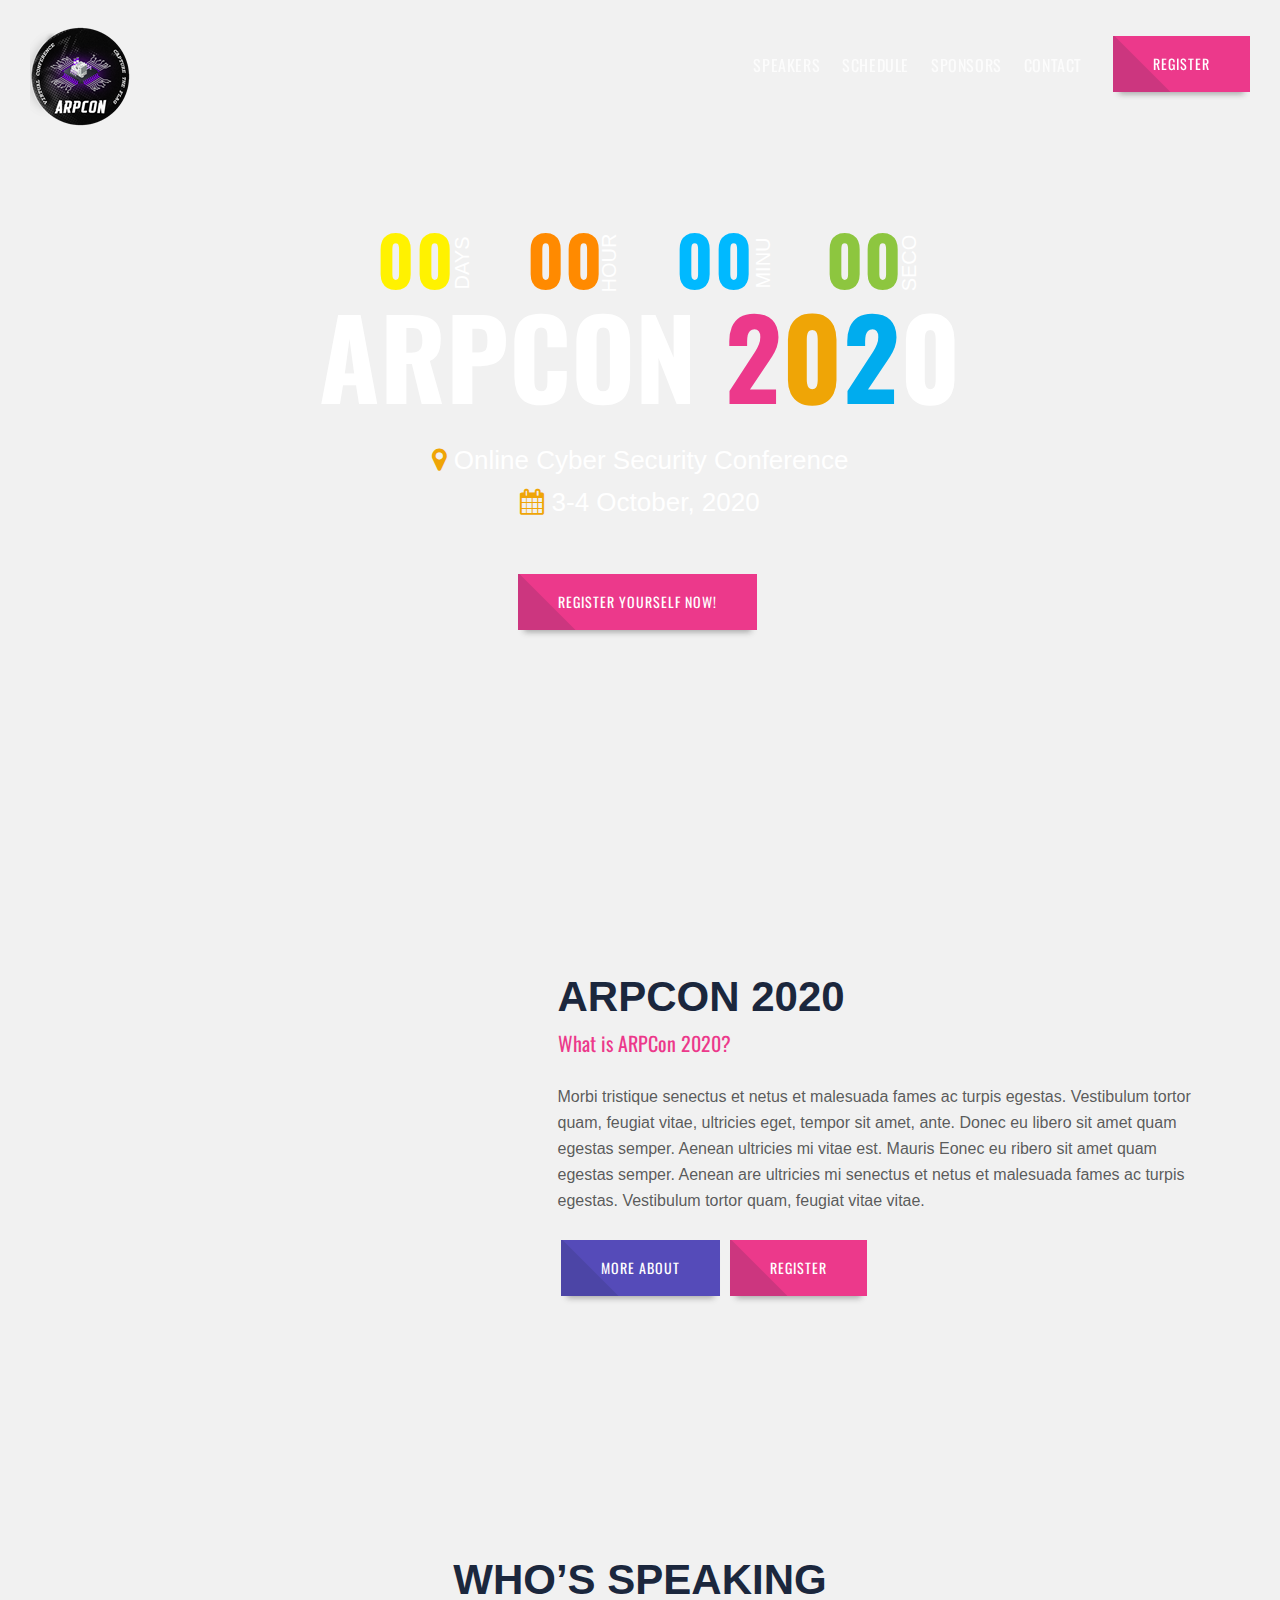
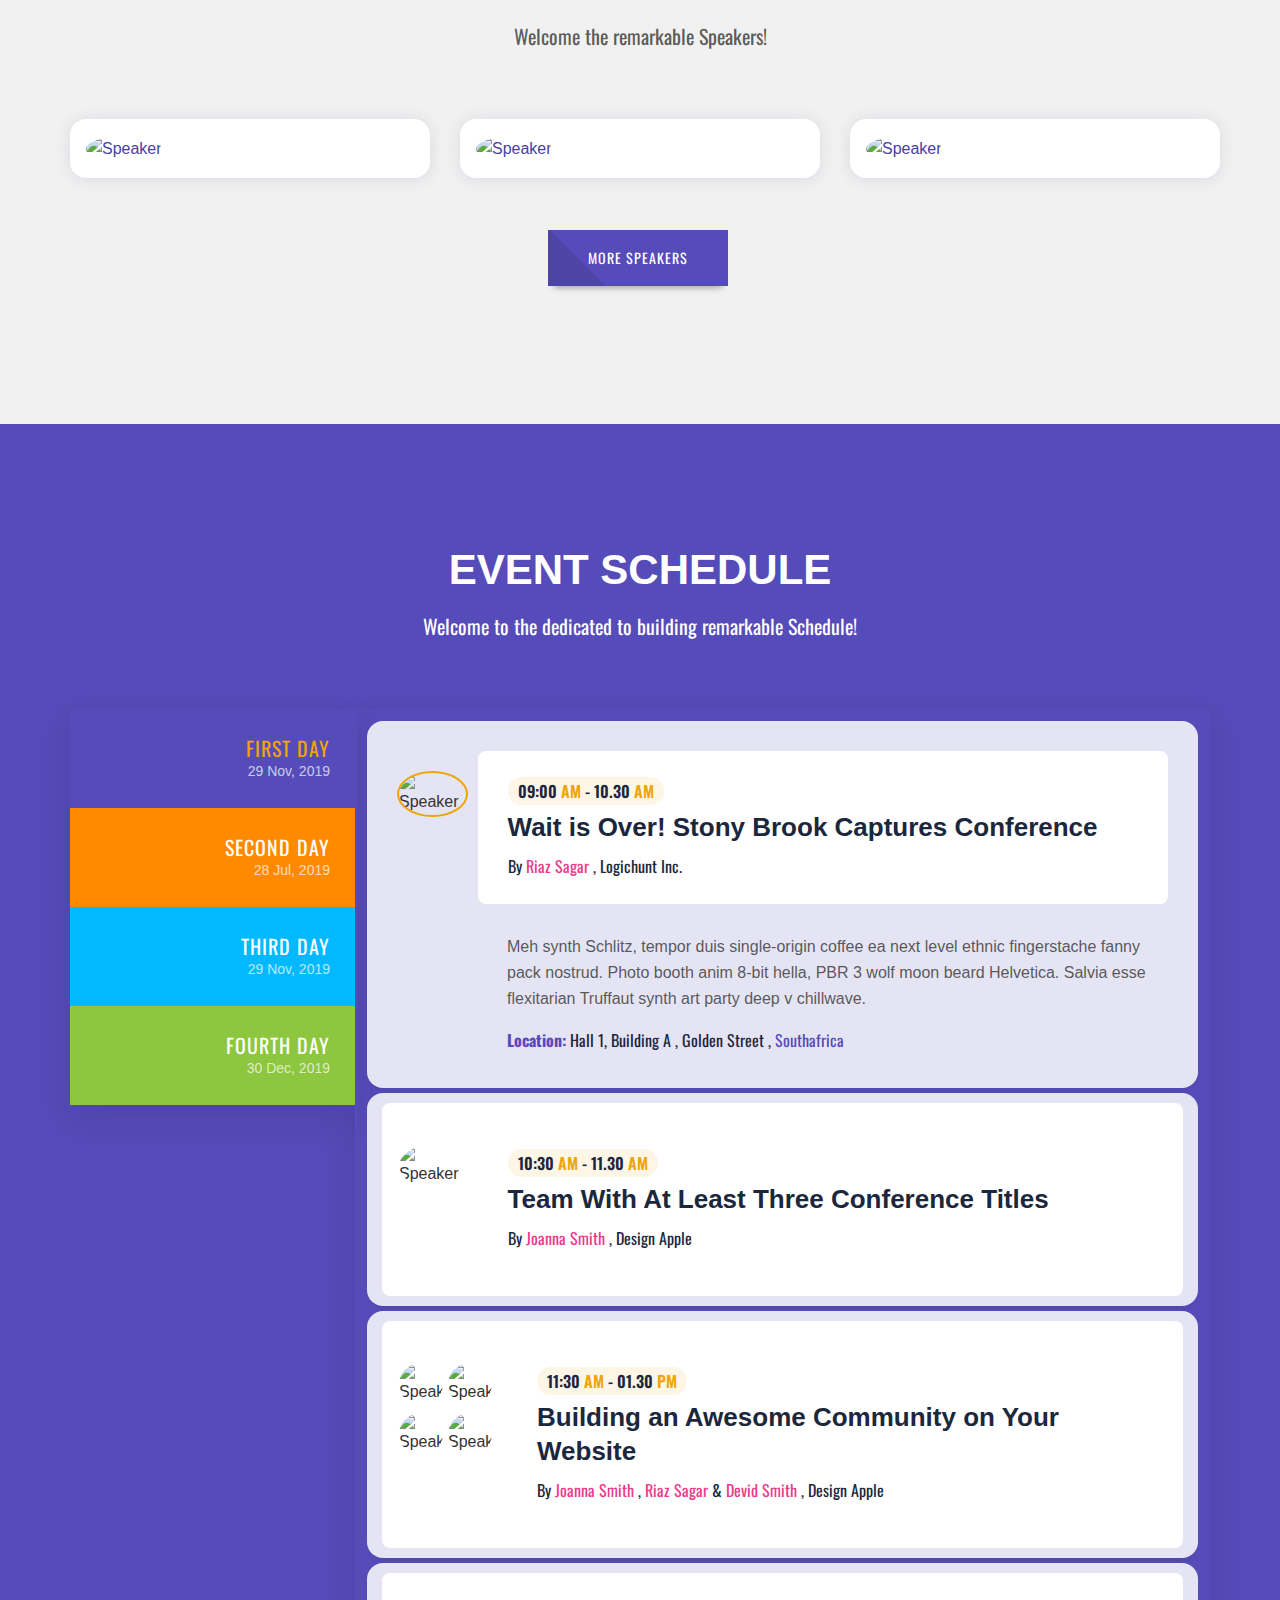
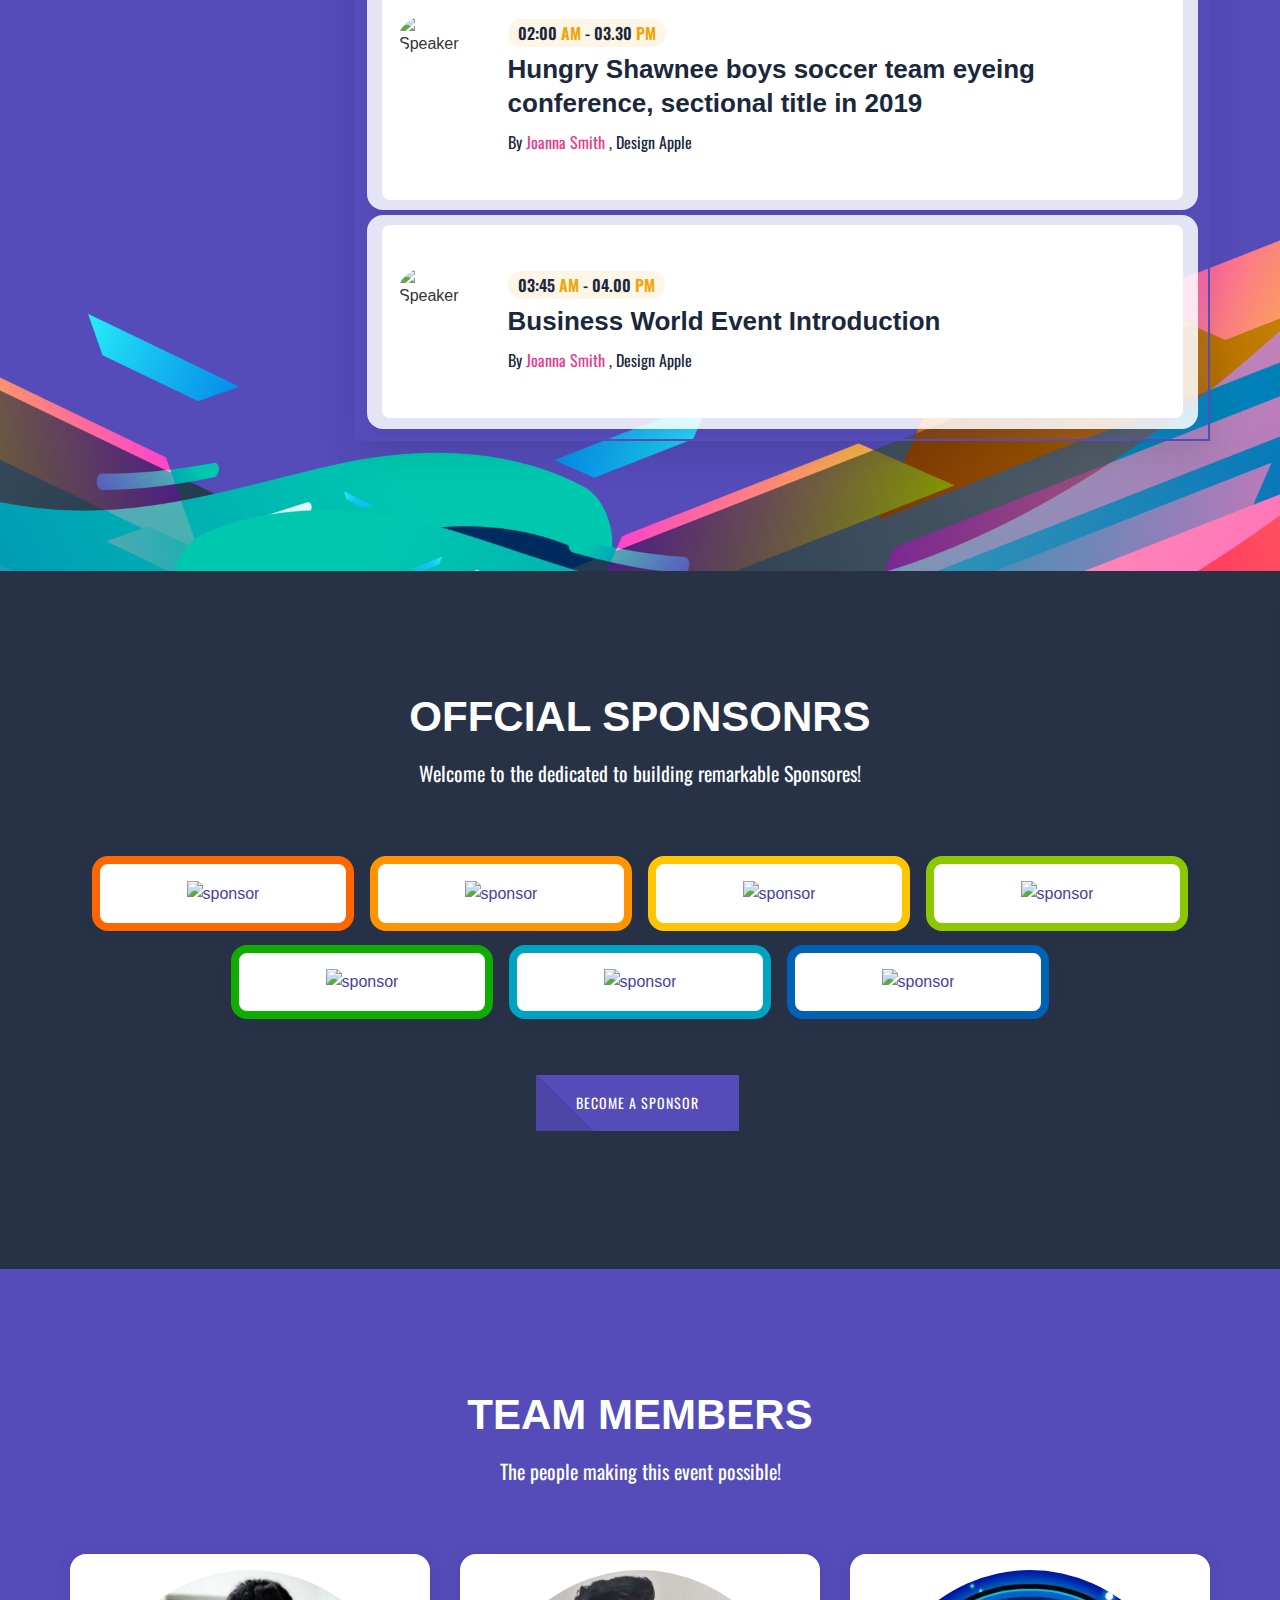
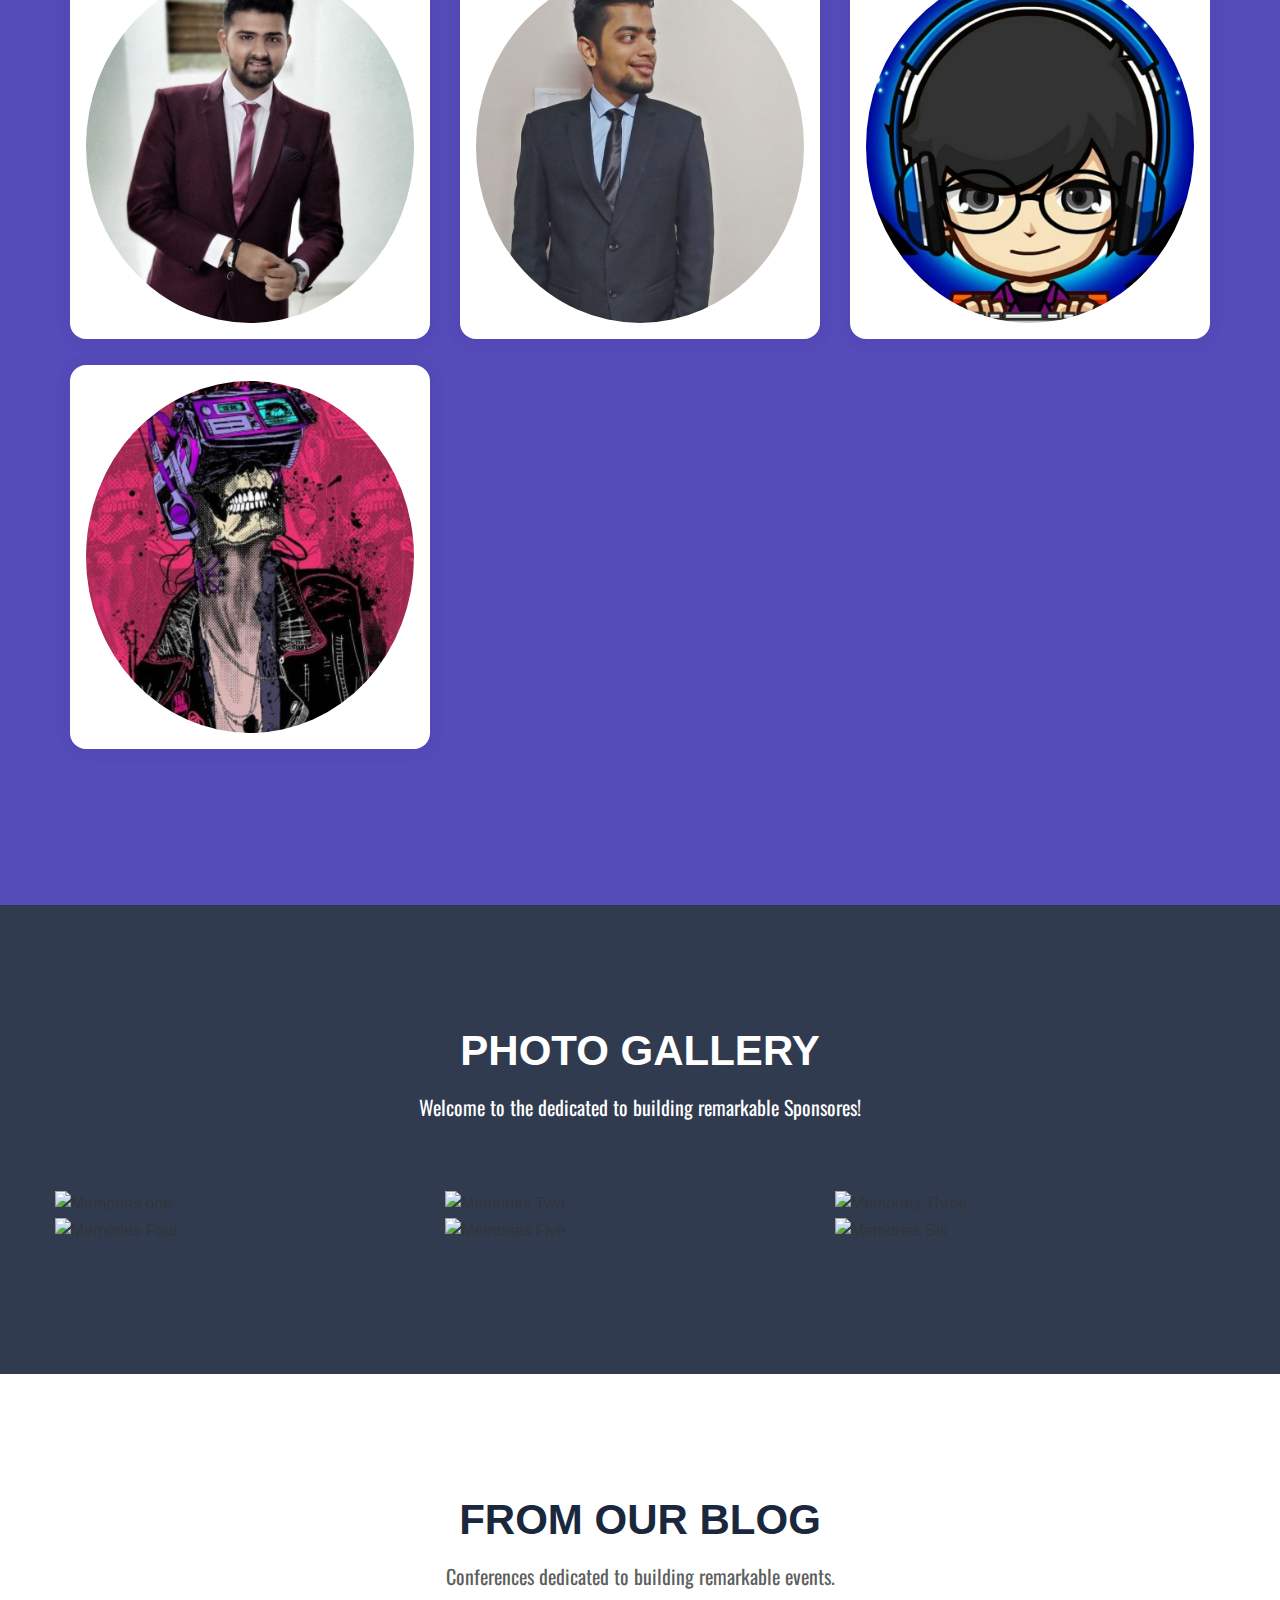
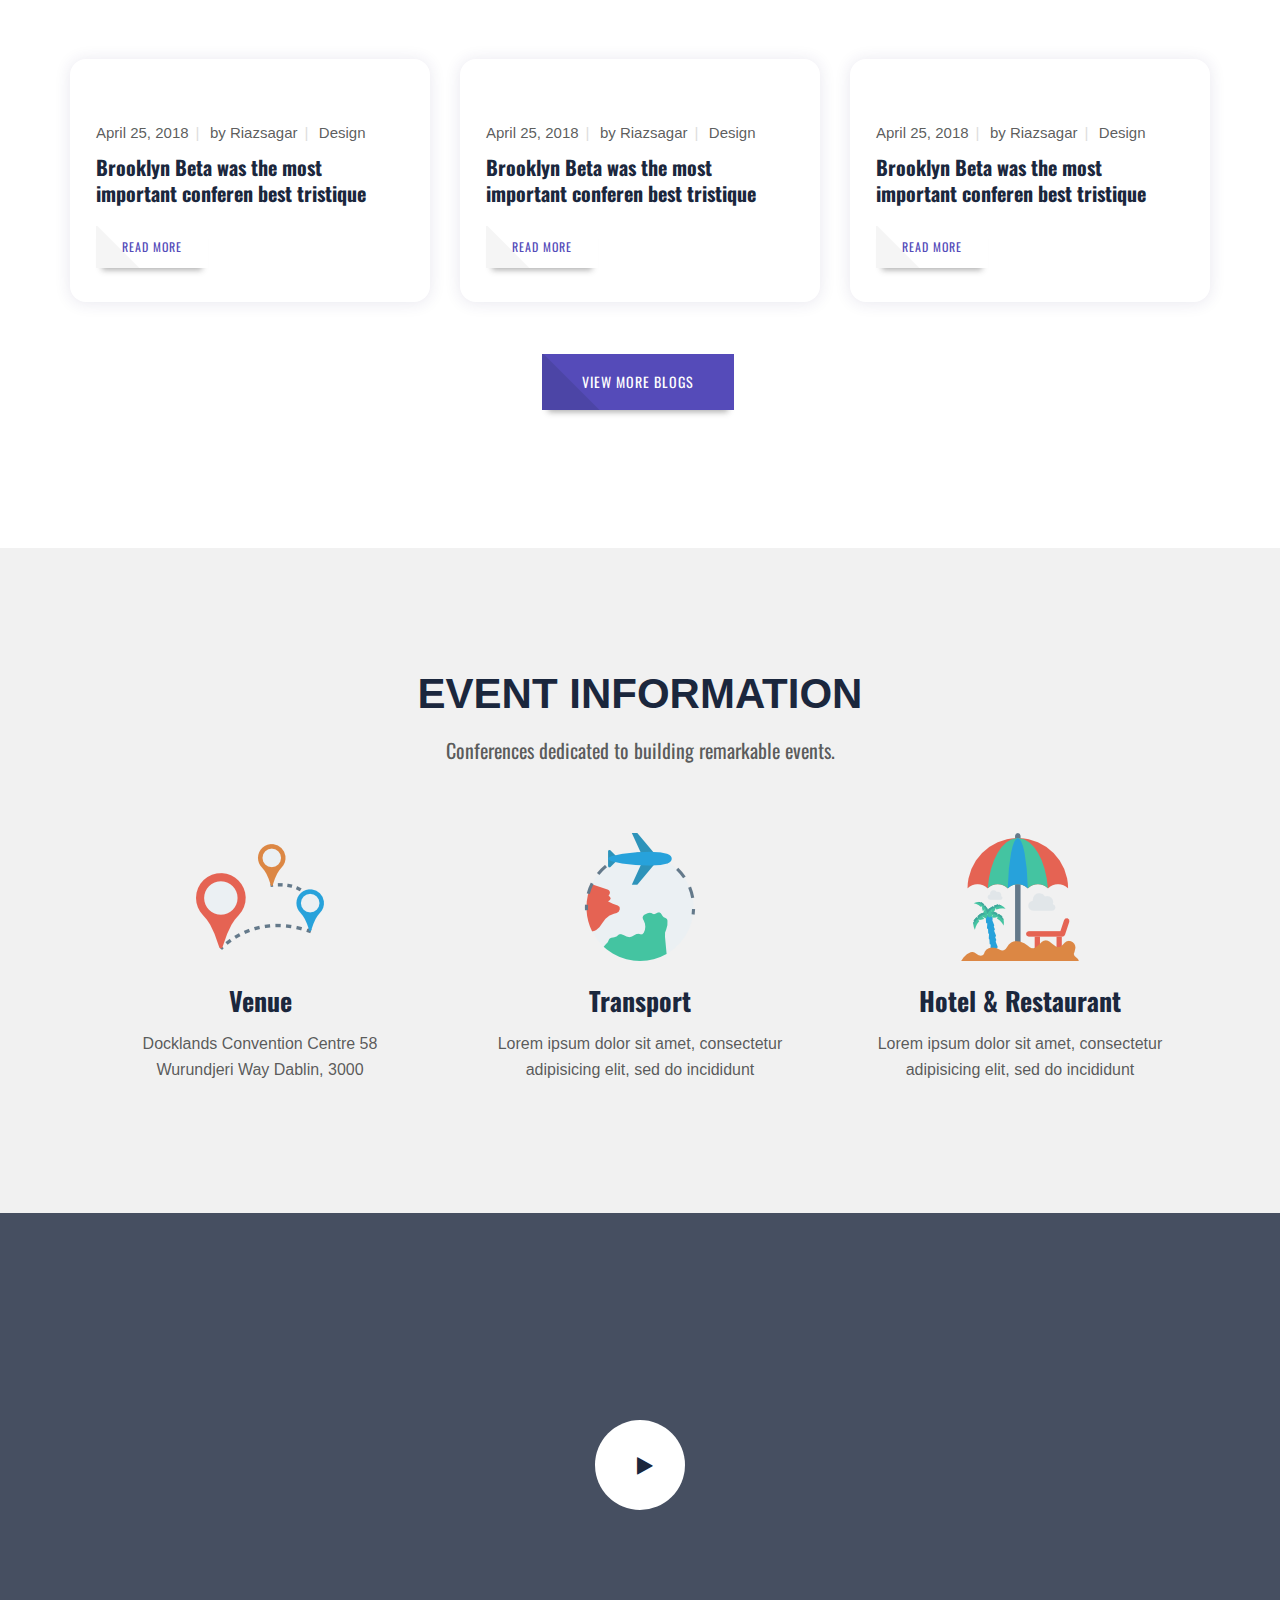
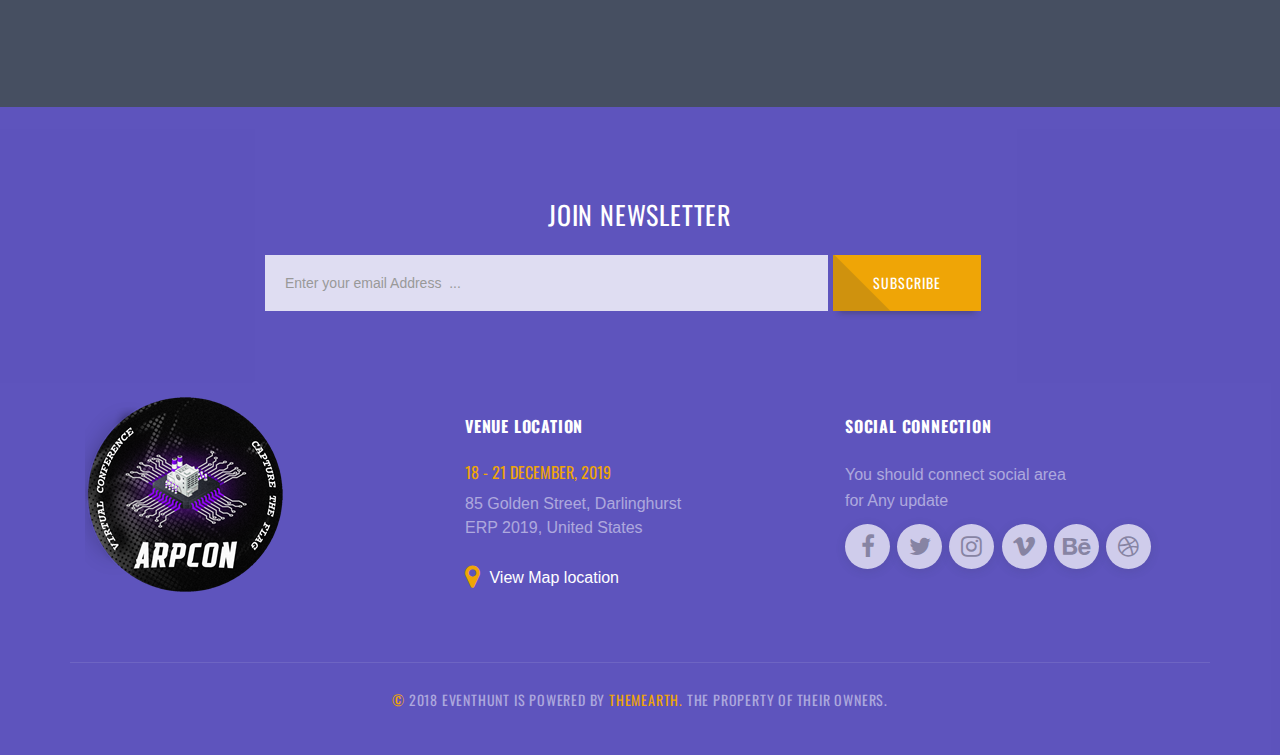
==== index.html @ e6a42e56 "Deep" ====
<!doctype html>
<html class="no-js" lang="en">
<head>
    <meta http-equiv="content-type" content="text/html; charset=utf-8"/>
    <meta http-equiv="X-UA-Compatible" content="IE=edge"/>
    <meta name="viewport" content="width=device-width, initial-scale=1.0, maximum-scale=1.0, user-scalable=no"/>
    <!-- The above 3 meta tags *must* come first in the head -->

    <!-- SITE TITLE -->
    <title>Emeet</title>
    <meta name="description" content="Responsive EventHunt HTML Template"/>
    <meta name="keywords" content="Bootstrap3, Event,  Conference, Meetup, Template, Responsive, HTML5"/>
    <meta name="author" content="themearth.com"/>

    <!-- twitter card starts from here, if you don't need remove this section -->
    <meta name="twitter:card" content="summary"/>
    <meta name="twitter:site" content="@yourtwitterusername"/>
    <meta name="twitter:creator" content="@yourtwitterusername"/>
    <meta name="twitter:url" content="http://yourdomain.com"/>
    <meta name="twitter:title" content="Your home page title, max 140 char"/>
    <!-- maximum 140 char -->
    <meta name="twitter:description" content="Your site description, maximum 140 char "/>
    <!-- maximum 140 char -->
    <meta name="twitter:image" content="assets/img/twittercardimg/twittercard-280-150.jpg"/>
    <!-- when you post this page url in twitter , this image will be shown -->
    <!-- twitter card ends from here -->

    <!-- facebook open graph starts from here, if you don't need then delete open graph related  -->
    <meta property="og:title" content="Your home page title"/>
    <meta property="og:url" content="http://your domain here.com"/>
    <meta property="og:locale" content="en_US"/>
    <meta property="og:site_name" content="Your site name here"/>
    <!--meta property="fb:admins" content="" /-->  <!-- use this if you have  -->
    <meta property="og:type" content="website"/>
    <meta property="og:image" content="assets/img/opengraph/fbphoto.jpg"/>
    <!-- when you post this page url in facebook , this image will be shown -->
    <!-- facebook open graph ends from here -->

    <!--  FAVICON AND TOUCH ICONS -->
    <link rel="shortcut icon" type="image/x-icon" href="assets/img/favicon.ico"/>
    <!-- this icon shows in browser toolbar -->
    <link rel="icon" type="image/x-icon" href="assets/img/favicon.ico"/>
    <!-- this icon shows in browser toolbar -->
    <link rel="apple-touch-icon" sizes="57x57" href="assets/img/favicon/apple-icon-57x57.png">
    <link rel="apple-touch-icon" sizes="60x60" href="assets/img/favicon/apple-icon-60x60.png">
    <link rel="apple-touch-icon" sizes="72x72" href="assets/img/favicon/apple-icon-72x72.png">
    <link rel="apple-touch-icon" sizes="76x76" href="assets/img/favicon/apple-icon-76x76.png">
    <link rel="apple-touch-icon" sizes="114x114" href="assets/img/favicon/apple-icon-114x114.png">
    <link rel="apple-touch-icon" sizes="120x120" href="assets/img/favicon/apple-icon-120x120.png">
    <link rel="apple-touch-icon" sizes="144x144" href="assets/img/favicon/apple-icon-144x144.png">
    <link rel="apple-touch-icon" sizes="152x152" href="assets/img/favicon/apple-icon-152x152.png">
    <link rel="apple-touch-icon" sizes="180x180" href="assets/img/favicon/apple-icon-180x180.png">
    <link rel="icon" type="image/png" sizes="192x192" href="assets/img/favicon/android-icon-192x192.png">
    <link rel="icon" type="image/png" sizes="32x32" href="assets/img/favicon/favicon-32x32.png">
    <link rel="icon" type="image/png" sizes="96x96" href="assets/img/favicon/favicon-96x96.png">
    <link rel="icon" type="image/png" sizes="16x16" href="assets/img/favicon/favicon-16x16.png">
    <link rel="manifest" href="assets/img/favicon/manifest.json">

    <!-- BOOTSTRAP CSS -->
    <link rel="stylesheet" href="assets/libs/bootstrap/css/bootstrap.min.css" media="all"/>

    <!-- FONT AWESOME -->
    <link rel="stylesheet" href="assets/libs/fontawesome/css/font-awesome.min.css" media="all"/>

    <!-- FONT AWESOME -->
    <link rel="stylesheet" href="assets/libs/maginificpopup/magnific-popup.css" media="all"/>

    <!-- Time Circle -->
    <link rel="stylesheet" href="assets/libs/timer/TimeCircles.css" media="all"/>

    <!-- OWL CAROUSEL CSS -->
    <link rel="stylesheet" href="assets/libs/owlcarousel/owl.carousel.min.css" media="all" />
    <link rel="stylesheet" href="assets/libs/owlcarousel/owl.theme.default.min.css" media="all" />

    <!-- GOOGLE FONT -->
    <link rel="stylesheet" type="text/css" href="https://fonts.googleapis.com/css?family=Oswald:400,700%7cRaleway:300,400,400i,500,600,700,900"/>

    <!-- MASTER  STYLESHEET  -->
    <link id="lgx-master-style" rel="stylesheet" href="assets/css/style-default.min.css" media="all"/>

    <!-- MODERNIZER CSS  -->
    <script src="assets/js/vendor/modernizr-2.8.3.min.js"></script>
</head>

<body class="home">

<!--[if lt IE 8]>
<p class="browserupgrade">You are using an <strong>outdated</strong> browser. Please <a href="http://browsehappy.com/">upgrade
    your browser</a> to improve your experience.</p>
<![endif]-->

<div class="lgx-container ">
<!-- ***  ADD YOUR SITE CONTENT HERE *** -->


<!--HEADER-->
<header>
    <div id="lgx-header" class="lgx-header">
        <div class="lgx-header-position lgx-header-position-white lgx-header-position-fixed "> <!--lgx-header-position-fixed lgx-header-position-white lgx-header-fixed-container lgx-header-fixed-container-gap lgx-header-position-white-->
            <div class="lgx-container-fluid"> <!--lgx-container-fluid-->
                <nav class="navbar navbar-default lgx-navbar">
                    <div class="navbar-header">
                        <button type="button" class="navbar-toggle collapsed" data-toggle="collapse" data-target="#navbar" aria-expanded="false" aria-controls="navbar">
                            <span class="sr-only">Toggle navigation</span>
                            <span class="icon-bar"></span>
                            <span class="icon-bar"></span>
                            <span class="icon-bar"></span>
                        </button>
                        <div class="lgx-logo">
                            <a href="index.html" class="lgx-scroll">
                                <img src="assets/img/logo.png" alt="Eventhunt Logo"/>
                            </a>
                        </div>
                    </div>
                    <div id="navbar" class="navbar-collapse collapse">
                        <div class="lgx-nav-right navbar-right">
                            <div class="lgx-cart-area">
                                <a class="lgx-btn lgx-btn-red" href="#">Register</a>
                            </div>
                        </div>
                        <ul class="nav navbar-nav lgx-nav navbar-right">
                         
                            
                            <li><a class="lgx-scroll" href="#lgx-speakers">Speakers</a></li>
                            <li><a class="lgx-scroll" href="#lgx-schedule">Schedule</a></li>
                            <li><a class="lgx-scroll" href="#lgx-sponsors">Sponsors</a></li>
                            
                            <li><a class="lgx-scroll" href="contact.html">Contact</a></li>
                        </ul>
                    </div><!--/.nav-collapse -->
                </nav>
            </div>
            <!-- //.CONTAINER -->
        </div>
    </div>
</header>
<!--HEADER END-->





    <!--BANNER-->
    <section>
        <div id="lgx-parallax-banner" class="lgx-banner lgx-banner-parallax"> <!--lgx-about-bottom-->
            <div class="lgx-section">
                <div id="layer-wrapper" class="lgx-item-parallax-banner">

                    <div id="object1" class="bglayer1 hidden-sm hidden-xs">
                        <img src="assets/img/parallax/3.png" alt="">
                    </div>
                    <div id="object5" class="rightlayer1 hidden-sm hidden-xs">
                        <img src="assets/img/parallax/4.png" alt="">
                    </div>
                    <div id="object2" class="bglayer2 hidden-sm hidden-xs">
                        <img src="assets/img/parallax/5.png" alt="">
                    </div>
                    <div id="object6" class="rightlayer2shade hidden-sm hidden-xs">
                        <img src="assets/img/parallax/7.png" alt="">
                    </div>
                    <div id="object7" class="rightlayer2 hidden-sm hidden-xs">
                        <img src="assets/img/parallax/6.png" alt="">
                    </div>

                    <div class="banner-content">
                        <div class="lgx-hover-link">
                            <div class="lgx-vertical">
                                <div class="lgx-banner-info lgx-banner-info-center"> <!--lgx-banner-info-center lgx-banner-info-black lgx-banner-info-big lgx-banner-info-bg--> <!--banner-info-margin-->
                                    <div class="lgx-countdown-area">
                                        <!-- Date Format :"Y/m/d" || For Example: 1017/10/5  -->
                                        <div id="lgx-countdown" data-date="2020/10/03"></div>
                                    </div>
                                    <h2 class="title">ARPCon <span><b>2</b><b>0</b><b>2</b><b>0</b></span></h2>
                                    <h3 class="location"><i class="fa fa-map-marker"></i> Online Cyber Security Conference</h3>
                                    <h3 class="date"><i class="fa fa-calendar"></i> 3-4 October, 2020</h3>
                                    <div class="action-area">
                                        <div class="lgx-video-area">
                                            <a class="lgx-btn lgx-btn-red" href="#">Register Yourself Now!</a>
                                        </div>
                                    </div>
                                </div>
                            </div>
                        </div>
                    </div>

                </div>
            </div>
            <!-- //.INNER -->
        </div>
    </section>
    <!--BANNER END-->





    <!--ABOUT-->
    <section>
        <div id="lgx-about" class="lgx-about lgx-about2">
            <div class="lgx-inner">
                <div class="container">
                    <div class="row">
                        <div class="col-md-offset-5 col-sm-12 col-md-7">
                            <div class="lgx-about-content-area">
                                <div class="lgx-heading">
                                    <h2 class="heading">ARPCon 2020</h2>
                                    <h3 class="subheading">What is ARPCon 2020?</h3>
                                </div>
                                <div class="lgx-about-content">
                                    <p class="text">
                                        Morbi tristique senectus et netus et malesuada fames ac turpis egestas. Vestibulum tortor quam, feugiat vitae, ultricies eget, tempor sit amet, ante. Donec eu libero sit amet quam egestas semper. Aenean ultricies mi vitae est. Mauris Eonec eu ribero sit amet quam egestas semper. Aenean are ultricies mi senectus et netus et malesuada fames ac turpis egestas. Vestibulum tortor quam, feugiat vitae vitae.
                                    </p>
                                    <div class="section-btn-area">
                                        <a class="lgx-btn" href="about.html">More About</a>
                                        <a class="lgx-btn lgx-btn-red lgx-scroll" href="#lgx-registration">Register</a>
                                    </div>
                                </div>
                            </div>
                        </div>
                    </div>
                </div><!-- //.CONTAINER -->
            </div><!-- //.INNER -->
        </div>
    </section>
    <!--ABOUT END-->


<!--SPEAKERS-->
<section>
    <div id="lgx-speakers" class="lgx-speakers">
        <div class="lgx-inner">
            <div class="container">
                <div class="row">
                    <div class="col-xs-12">
                        <div class="lgx-heading">
                            <h2 class="heading">Who’s Speaking</h2>
                            <h3 class="subheading">Welcome the remarkable Speakers!</h3>
                        </div>
                    </div>
                </div>
                <!--//.ROW-->
                <div class="row">
                    <div class="col-xs-12 col-sm-6 col-md-4">
                        <div class="lgx-single-speaker lgx-single-speaker-circle">
                            <figure>
                                <a class="profile-img" href="speakers.html"><img src="http://placehold.it/800x860" alt="Speaker"/></a>
                                <figcaption>
                                    <div class="social-group">
                                        <a class="sp-tw" href="#"><i class="fa fa-twitter"></i></a>
                                        <a class="sp-fb" href="#"><i class="fa fa-facebook"></i></a>
                                        <a class="sp-insta" href="#"><i class="fa fa-instagram"></i></a>
                                        <a class="sp-in" href="#"><i class="fa fa-linkedin"></i></a>
                                    </div>
                                    <div class="speaker-info">
                                        <h3 class="title"><a href="speaker.html">Rakshit Tandon</a></h3>
                                        <h4 class="subtitle">Cyber Crime Investigator</h4>
                                    </div>
                                </figcaption>
                            </figure>
                        </div>
                    </div>
                    <div class="col-xs-12 col-sm-6 col-md-4">
                        <div class="lgx-single-speaker lgx-single-speaker-circle">
                            <figure>
                                <a class="profile-img" href="speakers.html"><img src="http://placehold.it/800x860" alt="Speaker"/></a>
                                <figcaption>
                                    <div class="social-group">
                                        <a class="sp-tw" href="#"><i class="fa fa-twitter"></i></a>
                                        <a class="sp-fb" href="#"><i class="fa fa-facebook"></i></a>
                                        <a class="sp-insta" href="#"><i class="fa fa-instagram"></i></a>
                                        <a class="sp-in" href="#"><i class="fa fa-linkedin"></i></a>
                                    </div>
                                    <div class="speaker-info">
                                        <h3 class="title"><a href="speaker.html">That Faceless Coder</a></h3>
                                        <h4 class="subtitle">Inveteck Global</h4>
                                    </div>
                                </figcaption>
                            </figure>
                        </div>
                    </div>
                    <div class="row">
                    <div class="col-xs-12 col-sm-6 col-md-4">
                        <div class="lgx-single-speaker lgx-single-speaker-circle">
                            <figure>
                                <a class="profile-img" href="speakers.html"><img src="http://placehold.it/800x860" alt="Speaker"/></a>
                                <figcaption>
                                    <div class="social-group">
                                        <a class="sp-tw" href="#"><i class="fa fa-twitter"></i></a>
                                        <a class="sp-fb" href="#"><i class="fa fa-facebook"></i></a>
                                        <a class="sp-insta" href="#"><i class="fa fa-instagram"></i></a>
                                        <a class="sp-in" href="#"><i class="fa fa-linkedin"></i></a>
                                    </div>
                                    <div class="speaker-info">
                                        <h3 class="title"><a href="speaker.html">Jonathon Doe</a></h3>
                                        <h4 class="subtitle">Ceo of LogicHunt</h4>
                                    </div>
                                </figcaption>
                            </figure>
                        </div>
                    </div>
                    
                    
                </div>
                <!--//.ROW-->
                <div class="section-btn-area">
                    <a class="lgx-btn lgx-btn-big" href="speakers.html">More Speakers</a>
                </div>
            </div>
            <!-- //.CONTAINER -->
        </div>
        <!-- //.INNER -->
    </div>
</section>
<!--SPEAKERS END-->





<!--SCHEDULE-->
<section>
    <div id="lgx-schedule" class="lgx-schedule lgx-schedule2">
        <div class="lgx-inner">
            <div class="container">
                <div class="row">
                    <div class="col-xs-12">
                        <div class="lgx-heading lgx-heading-white">
                            <h2 class="heading">Event Schedule</h2>
                            <h3 class="subheading">Welcome to the dedicated to building remarkable Schedule!</h3>
                        </div>
                    </div>
                </div>
                <div class="row">
                    <div class="col-xs-12">
                        <div class="lgx-tab"> <!--lgx-tab2-->
                            <ul class="nav nav-pills lgx-nav lgx-nav-nogap lgx-nav-colorful">  <!--lgx-nav-nogap lgx-nav-colorful-->
                                <li class="active"><a data-toggle="pill" href="#home"><h3>First <span>Day</span></h3> <p><span>29 </span>Nov, 2019</p></a></li>
                                <li><a data-toggle="pill" href="#menu1"><h3>Second <span>Day</span></h3> <p><span>28 </span>Jul, 2019</p></a></li>
                                <li><a data-toggle="pill" href="#menu2"><h3>Third <span>Day</span></h3> <p><span>29 </span>Nov, 2019</p></a></li>
                                <li><a data-toggle="pill" href="#menu3"><h3>Fourth <span>Day</span></h3> <p><span>30 </span>Dec, 2019</p></a></li>
                            </ul>
                            <div class="tab-content lgx-tab-content">


                                <div id="home" class="tab-pane fade in active">

                                    <div class="panel-group" id="accordion" role="tablist" aria-multiselectable="true">
                                        <div class="panel panel-default lgx-panel">
                                            <div class="panel-heading" role="tab" id="headingOne">
                                                <div class="panel-title">
                                                    <a role="button" data-toggle="collapse" data-parent="#accordion" href="#collapseOne" aria-expanded="true" aria-controls="collapseOne">
                                                        <div class="lgx-single-schedule">
                                                            <div class="author">
                                                                <img src="http://placehold.it/800x800" alt="Speaker"/>
                                                            </div>
                                                            <div class="schedule-info">
                                                                <h4 class="time">09:00 <span>Am</span> - 10.30 <span>Am</span></h4>
                                                                <h3 class="title">Wait is Over! Stony Brook Captures Conference</h3>
                                                                <h4 class="author-info">By <span>Riaz Sagar</span> , Logichunt Inc.</h4>
                                                            </div>
                                                        </div>
                                                    </a>
                                                </div>
                                            </div>
                                            <div id="collapseOne" class="panel-collapse collapse in" role="tabpanel" aria-labelledby="headingOne">
                                                <div class="panel-body">
                                                    <p class="text">
                                                        Meh synth Schlitz, tempor duis single-origin coffee ea next level ethnic fingerstache fanny pack nostrud. Photo booth anim 8-bit hella, PBR 3 wolf moon beard Helvetica. Salvia esse flexitarian Truffaut synth art party deep v chillwave.
                                                    </p>
                                                    <h4 class="location"><strong>Location:</strong>  Hall 1, Building A , Golden Street , <span>Southafrica</span> </h4>
                                                </div>
                                            </div>
                                        </div>
                                        <div class="panel panel-default lgx-panel">
                                            <div class="panel-heading" role="tab" id="headingTwo">
                                                <div class="panel-title">
                                                    <a class="collapsed" role="button" data-toggle="collapse" data-parent="#accordion" href="#collapseTwo" aria-expanded="true" aria-controls="collapseTwo">
                                                        <div class="lgx-single-schedule">
                                                            <div class="author">
                                                                <img src="http://placehold.it/800x800" alt="Speaker"/>
                                                            </div>
                                                            <div class="schedule-info">
                                                                <h4 class="time">10:30 <span>Am</span> - 11.30 <span>Am</span></h4>
                                                                <h3 class="title">Team With At Least Three Conference Titles</h3>
                                                                <h4 class="author-info">By <span>Joanna Smith</span> , Design Apple</h4>
                                                            </div>
                                                        </div>
                                                    </a>
                                                </div>
                                            </div>
                                            <div id="collapseTwo" class="panel-collapse collapse" role="tabpanel" aria-labelledby="headingTwo">
                                                <div class="panel-body">
                                                    <p class="text">
                                                        Meh synth Schlitz, tempor duis single-origin coffee ea next level ethnic fingerstache fanny pack nostrud. Photo booth anim 8-bit hella, PBR 3 wolf moon beard Helvetica. Salvia esse flexitarian Truffaut synth art party deep v chillwave.
                                                    </p>
                                                    <h4 class="location"><strong>Location:</strong>  Hall 1, Building A , Golden Street , <span>Southafrica</span> </h4>
                                                </div>
                                            </div>
                                        </div>
                                        <div class="panel panel-default lgx-panel">
                                            <div class="panel-heading" role="tab" id="headingThree">
                                                <div class="panel-title">
                                                    <a class="collapsed" role="button" data-toggle="collapse" data-parent="#accordion" href="#collapseThree" aria-expanded="true" aria-controls="collapseThree">
                                                        <div class="lgx-single-schedule">
                                                            <div class="author author-multi">
                                                                <img src="http://placehold.it/800x800" alt="Speaker"/>
                                                                <img src="http://placehold.it/800x800" alt="Speaker"/>
                                                                <img src="http://placehold.it/800x800" alt="Speaker"/>
                                                                <img src="http://placehold.it/800x800" alt="Speaker"/>
                                                            </div>
                                                            <div class="schedule-info">
                                                                <h4 class="time">11:30 <span>Am</span> - 01.30 <span>Pm</span></h4>
                                                                <h3 class="title">Building an Awesome Community on Your Website</h3>
                                                                <h4 class="author-info">By <span>Joanna Smith</span> , <span>Riaz Sagar</span> & <span>Devid Smith</span> , Design Apple</h4>
                                                            </div>
                                                        </div>
                                                    </a>
                                                </div>
                                            </div>
                                            <div id="collapseThree" class="panel-collapse collapse" role="tabpanel" aria-labelledby="headingThree">
                                                <div class="panel-body">
                                                    <p class="text">
                                                        Meh synth Schlitz, tempor duis single-origin coffee ea next level ethnic fingerstache fanny pack nostrud. Photo booth anim 8-bit hella, PBR 3 wolf moon beard Helvetica. Salvia esse flexitarian Truffaut synth art party deep v chillwave.
                                                    </p>
                                                    <h4 class="location"><strong>Location:</strong>  Hall 1, Building A , Golden Street , <span>Southafrica</span> </h4>
                                                </div>
                                            </div>
                                        </div>
                                        <div class="panel panel-default lgx-panel">
                                            <div class="panel-heading" role="tab" id="headingfour">
                                                <div class="panel-title">
                                                    <a class="collapsed" role="button" data-toggle="collapse" data-parent="#accordion" href="#collapsefour" aria-expanded="true" aria-controls="collapsefour">
                                                        <div class="lgx-single-schedule">
                                                            <div class="author">
                                                                <img src="http://placehold.it/800x800" alt="Speaker"/>
                                                            </div>
                                                            <div class="schedule-info">
                                                                <h4 class="time">02:00 <span>Am</span> - 03.30 <span>Pm</span></h4>
                                                                <h3 class="title">Hungry Shawnee boys soccer team eyeing conference, sectional title in 2019</h3>
                                                                <h4 class="author-info">By <span>Joanna Smith</span> , Design Apple</h4>
                                                            </div>
                                                        </div>
                                                    </a>
                                                </div>
                                            </div>
                                            <div id="collapsefour" class="panel-collapse collapse" role="tabpanel" aria-labelledby="headingThree">
                                                <div class="panel-body">
                                                    <p class="text">
                                                        Meh synth Schlitz, tempor duis single-origin coffee ea next level ethnic fingerstache fanny pack nostrud. Photo booth anim 8-bit hella, PBR 3 wolf moon beard Helvetica. Salvia esse flexitarian Truffaut synth art party deep v chillwave.
                                                    </p>
                                                    <h4 class="location"><strong>Location:</strong>  Hall 1, Building A , Golden Street , <span>Southafrica</span> </h4>
                                                </div>
                                            </div>
                                        </div>
                                        <div class="panel panel-default lgx-panel">
                                            <div class="panel-heading" role="tab" id="headingfive">
                                                <div class="panel-title">
                                                    <a class="collapsed" role="button" data-toggle="collapse" data-parent="#accordion" href="#collapsefive" aria-expanded="true" aria-controls="collapsefive">
                                                        <div class="lgx-single-schedule">
                                                            <div class="author">
                                                                <img src="http://placehold.it/800x800" alt="Speaker"/>
                                                            </div>
                                                            <div class="schedule-info">
                                                                <h4 class="time">03:45 <span>Am</span> - 04.00 <span>Pm</span></h4>
                                                                <h3 class="title">Business World Event Introduction</h3>
                                                                <h4 class="author-info">By <span>Joanna Smith</span> , Design Apple</h4>
                                                            </div>
                                                        </div>
                                                    </a>
                                                </div>
                                            </div>
                                            <div id="collapsefive" class="panel-collapse collapse" role="tabpanel" aria-labelledby="headingThree">
                                                <div class="panel-body">
                                                    <p class="text">
                                                        Meh synth Schlitz, tempor duis single-origin coffee ea next level ethnic fingerstache fanny pack nostrud. Photo booth anim 8-bit hella, PBR 3 wolf moon beard Helvetica. Salvia esse flexitarian Truffaut synth art party deep v chillwave.
                                                    </p>
                                                    <h4 class="location"><strong>Location:</strong>  Hall 1, Building A , Golden Street , <span>Southafrica</span> </h4>
                                                </div>
                                            </div>
                                        </div>
                                    </div>

                                </div>


                                <div id="menu1" class="tab-pane fade">

                                    <div class="panel-group" id="accordion2" role="tablist" aria-multiselectable="true">
                                        <div class="panel panel-default lgx-panel">
                                            <div class="panel-heading" role="tab" id="headingOne2">
                                                <div class="panel-title">
                                                    <a class="collapsed" role="button" data-toggle="collapse" data-parent="#accordion2" href="#collapseOne2" aria-expanded="true" aria-controls="collapseOne2">
                                                        <div class="lgx-single-schedule">
                                                            <div class="author author-multi">
                                                                <img src="http://placehold.it/800x800" alt="Speaker"/>
                                                                <img src="http://placehold.it/800x800" alt="Speaker"/>
                                                                <img src="http://placehold.it/800x800" alt="Speaker"/>
                                                            </div>
                                                            <div class="schedule-info">
                                                                <h4 class="time">09:00 <span>Am</span> - 10.30 <span>Am</span></h4>
                                                                <h3 class="title">The Wait is Over! Stony Brook Captures First Conference Title</h3>
                                                                <h4 class="author-info">By <span>Joanna Smith</span> , <span>Riaz Sagar</span> & <span>Devid Smith</span> , Design Apple</h4>
                                                            </div>
                                                        </div>
                                                    </a>
                                                </div>
                                            </div>
                                            <div id="collapseOne2" class="panel-collapse collapse" role="tabpanel" aria-labelledby="headingOne">
                                                <div class="panel-body">
                                                    <p class="text">
                                                        Meh synth Schlitz, tempor duis single-origin coffee ea next level ethnic fingerstache fanny pack nostrud. Photo booth anim 8-bit hella, PBR 3 wolf moon beard Helvetica. Salvia esse flexitarian Truffaut synth art party deep v chillwave.
                                                    </p>
                                                    <h4 class="location"><strong>Location:</strong>  Hall 1, Building A , Golden Street , <span>Southafrica</span> </h4>
                                                </div>
                                            </div>
                                        </div>
                                        <div class="panel panel-default lgx-panel">
                                            <div class="panel-heading" role="tab" id="headingTwo2">
                                                <div class="panel-title">
                                                    <a class="collapsed" role="button" data-toggle="collapse" data-parent="#accordion2" href="#collapseTwo2" aria-expanded="true" aria-controls="collapseTwo2">
                                                        <div class="lgx-single-schedule">
                                                            <div class="author">
                                                                <img src="http://placehold.it/800x800" alt="Speaker"/>
                                                            </div>
                                                            <div class="schedule-info">
                                                                <h4 class="time">09:00 <span>Am</span> - 10.30 <span>Am</span></h4>
                                                                <h3 class="title">Digital World Event Introduction</h3>
                                                                <h4 class="author-info">By <span>Joanna Smith</span> , Design Apple</h4>
                                                            </div>
                                                        </div>
                                                    </a>
                                                </div>
                                            </div>
                                            <div id="collapseTwo2" class="panel-collapse collapse" role="tabpanel" aria-labelledby="headingTwo">
                                                <div class="panel-body">
                                                    <p class="text">
                                                        Meh synth Schlitz, tempor duis single-origin coffee ea next level ethnic fingerstache fanny pack nostrud. Photo booth anim 8-bit hella, PBR 3 wolf moon beard Helvetica. Salvia esse flexitarian Truffaut synth art party deep v chillwave.
                                                    </p>
                                                    <h4 class="location"><strong>Location:</strong>  Hall 1, Building A , Golden Street , <span>Southafrica</span> </h4>
                                                </div>
                                            </div>
                                        </div>
                                        <div class="panel panel-default lgx-panel">
                                            <div class="panel-heading" role="tab" id="headingThree2">
                                                <div class="panel-title">
                                                    <a class="collapsed" role="button" data-toggle="collapse" data-parent="#accordion2" href="#collapseThree2" aria-expanded="true" aria-controls="collapseThree2">
                                                        <div class="lgx-single-schedule">
                                                            <div class="author">
                                                                <img src="http://placehold.it/800x800" alt="Speaker"/>
                                                            </div>
                                                            <div class="schedule-info">
                                                                <h4 class="time">09:00 <span>Am</span> - 10.30 <span>Am</span></h4>
                                                                <h3 class="title">Digital World Event Introduction</h3>
                                                                <h4 class="author-info">By <span>Joanna Smith</span> , Design Apple</h4>
                                                            </div>
                                                        </div>
                                                    </a>
                                                </div>
                                            </div>
                                            <div id="collapseThree2" class="panel-collapse collapse" role="tabpanel" aria-labelledby="headingThree">
                                                <div class="panel-body">
                                                    <p class="text">
                                                        Meh synth Schlitz, tempor duis single-origin coffee ea next level ethnic fingerstache fanny pack nostrud. Photo booth anim 8-bit hella, PBR 3 wolf moon beard Helvetica. Salvia esse flexitarian Truffaut synth art party deep v chillwave.
                                                    </p>
                                                    <h4 class="location"><strong>Location:</strong>  Hall 1, Building A , Golden Street , <span>Southafrica</span> </h4>
                                                </div>
                                            </div>
                                        </div>
                                    </div>

                                </div>


                                <div id="menu2" class="tab-pane fade">

                                    <div class="panel-group" id="accordion3" role="tablist" aria-multiselectable="true">
                                        <div class="panel panel-default lgx-panel">
                                            <div class="panel-heading" role="tab" id="headingOne3">
                                                <div class="panel-title">
                                                    <a class="collapsed" role="button" data-toggle="collapse" data-parent="#accordion3" href="#collapseOne3" aria-expanded="true" aria-controls="collapseOne3">
                                                        <div class="lgx-single-schedule">
                                                            <div class="author">
                                                                <img src="http://placehold.it/800x800" alt="Speaker"/>
                                                            </div>
                                                            <div class="schedule-info">
                                                                <h4 class="time">09:00 <span>Am</span> - 10.30 <span>Am</span></h4>
                                                                <h3 class="title">Digital World Event Introduction</h3>
                                                                <h4 class="author-info">By <span>Joanna Smith</span> , Design Apple</h4>
                                                            </div>
                                                        </div>
                                                    </a>
                                                </div>
                                            </div>
                                            <div id="collapseOne3" class="panel-collapse collapse" role="tabpanel" aria-labelledby="headingOne">
                                                <div class="panel-body">
                                                    <p class="text">
                                                        Meh synth Schlitz, tempor duis single-origin coffee ea next level ethnic fingerstache fanny pack nostrud. Photo booth anim 8-bit hella, PBR 3 wolf moon beard Helvetica. Salvia esse flexitarian Truffaut synth art party deep v chillwave.
                                                    </p>
                                                    <h4 class="location"><strong>Location:</strong>  Hall 1, Building A , Golden Street , <span>Southafrica</span> </h4>
                                                </div>
                                            </div>
                                        </div>
                                        <div class="panel panel-default lgx-panel">
                                            <div class="panel-heading" role="tab" id="headingTwo3">
                                                <div class="panel-title">
                                                    <a class="collapsed" role="button" data-toggle="collapse" data-parent="#accordion3" href="#collapseTwo3" aria-expanded="true" aria-controls="collapseTwo3">
                                                        <div class="lgx-single-schedule">
                                                            <div class="author">
                                                                <img src="http://placehold.it/800x800" alt="Speaker"/>
                                                            </div>
                                                            <div class="schedule-info">
                                                                <h4 class="time">09:00 <span>Am</span> - 10.30 <span>Am</span></h4>
                                                                <h3 class="title">Digital World Event Introduction</h3>
                                                                <h4 class="author-info">By <span>Joanna Smith</span> , Design Apple</h4>
                                                            </div>
                                                        </div>
                                                    </a>
                                                </div>
                                            </div>
                                            <div id="collapseTwo3" class="panel-collapse collapse" role="tabpanel" aria-labelledby="headingTwo">
                                                <div class="panel-body">
                                                    <p class="text">
                                                        Meh synth Schlitz, tempor duis single-origin coffee ea next level ethnic fingerstache fanny pack nostrud. Photo booth anim 8-bit hella, PBR 3 wolf moon beard Helvetica. Salvia esse flexitarian Truffaut synth art party deep v chillwave.
                                                    </p>
                                                    <h4 class="location"><strong>Location:</strong>  Hall 1, Building A , Golden Street , <span>Southafrica</span> </h4>
                                                </div>
                                            </div>
                                        </div>
                                        <div class="panel panel-default lgx-panel">
                                            <div class="panel-heading" role="tab" id="headingThree3">
                                                <div class="panel-title">
                                                    <a class="collapsed" role="button" data-toggle="collapse" data-parent="#accordion3" href="#collapseThree3" aria-expanded="true" aria-controls="collapseThree3">
                                                        <div class="lgx-single-schedule">
                                                            <div class="author">
                                                                <img src="http://placehold.it/800x800" alt="Speaker"/>
                                                            </div>
                                                            <div class="schedule-info">
                                                                <h4 class="time">09:00 <span>Am</span> - 10.30 <span>Am</span></h4>
                                                                <h3 class="title">Digital World Event Introduction</h3>
                                                                <h4 class="author-info">By <span>Joanna Smith</span> , Design Apple</h4>
                                                            </div>
                                                        </div>
                                                    </a>
                                                </div>
                                            </div>
                                            <div id="collapseThree3" class="panel-collapse collapse" role="tabpanel" aria-labelledby="headingThree">
                                                <div class="panel-body">
                                                    <p class="text">
                                                        Meh synth Schlitz, tempor duis single-origin coffee ea next level ethnic fingerstache fanny pack nostrud. Photo booth anim 8-bit hella, PBR 3 wolf moon beard Helvetica. Salvia esse flexitarian Truffaut synth art party deep v chillwave.
                                                    </p>
                                                    <h4 class="location"><strong>Location:</strong>  Hall 1, Building A , Golden Street , <span>Southafrica</span> </h4>
                                                </div>
                                            </div>
                                        </div>
                                    </div>

                                </div>


                                <div id="menu3" class="tab-pane fade">

                                    <div class="panel-group" id="accordion4" role="tablist" aria-multiselectable="true">
                                        <div class="panel panel-default lgx-panel">
                                            <div class="panel-heading" role="tab" id="headingOne4">
                                                <div class="panel-title">
                                                    <a class="collapsed" role="button" data-toggle="collapse" data-parent="#accordion4" href="#collapseOne4" aria-expanded="true" aria-controls="collapseOne4">
                                                        <div class="lgx-single-schedule">
                                                            <div class="author">
                                                                <img src="http://placehold.it/800x800" alt="Speaker"/>
                                                            </div>
                                                            <div class="schedule-info">
                                                                <h4 class="time">09:00 <span>Am</span> - 10.30 <span>Am</span></h4>
                                                                <h3 class="title">Digital World Event Introduction</h3>
                                                                <h4 class="author-info">By <span>Joanna Smith</span> , Design Apple</h4>
                                                            </div>
                                                        </div>
                                                    </a>
                                                </div>
                                            </div>
                                            <div id="collapseOne4" class="panel-collapse collapse" role="tabpanel" aria-labelledby="headingOne4">
                                                <div class="panel-body">
                                                    <p class="text">
                                                        Meh synth Schlitz, tempor duis single-origin coffee ea next level ethnic fingerstache fanny pack nostrud. Photo booth anim 8-bit hella, PBR 3 wolf moon beard Helvetica. Salvia esse flexitarian Truffaut synth art party deep v chillwave.
                                                    </p>
                                                    <h4 class="location"><strong>Location:</strong>  Hall 1, Building A , Golden Street , <span>Southafrica</span> </h4>
                                                </div>
                                            </div>
                                        </div>
                                        <div class="panel panel-default lgx-panel">
                                            <div class="panel-heading" role="tab" id="headingTwo4">
                                                <div class="panel-title">
                                                    <a class="collapsed" role="button" data-toggle="collapse" data-parent="#accordion4" href="#collapseTwo4" aria-expanded="true" aria-controls="collapseTwo4">
                                                        <div class="lgx-single-schedule">
                                                            <div class="author">
                                                                <img src="http://placehold.it/800x800" alt="Speaker"/>
                                                            </div>
                                                            <div class="schedule-info">
                                                                <h4 class="time">09:00 <span>Am</span> - 10.30 <span>Am</span></h4>
                                                                <h3 class="title">Digital World Event Introduction</h3>
                                                                <h4 class="author-info">By <span>Joanna Smith</span> , Design Apple</h4>
                                                            </div>
                                                        </div>
                                                    </a>
                                                </div>
                                            </div>
                                            <div id="collapseTwo4" class="panel-collapse collapse" role="tabpanel" aria-labelledby="headingTwo4">
                                                <div class="panel-body">
                                                    <p class="text">
                                                        Meh synth Schlitz, tempor duis single-origin coffee ea next level ethnic fingerstache fanny pack nostrud. Photo booth anim 8-bit hella, PBR 3 wolf moon beard Helvetica. Salvia esse flexitarian Truffaut synth art party deep v chillwave.
                                                    </p>
                                                    <h4 class="location"><strong>Location:</strong>  Hall 1, Building A , Golden Street , <span>Southafrica</span> </h4>
                                                </div>
                                            </div>
                                        </div>
                                        <div class="panel panel-default lgx-panel">
                                            <div class="panel-heading" role="tab" id="headingThree4">
                                                <div class="panel-title">
                                                    <a class="collapsed" role="button" data-toggle="collapse" data-parent="#accordion4" href="#collapseThree4" aria-expanded="true" aria-controls="collapseThree4">
                                                        <div class="lgx-single-schedule">
                                                            <div class="author">
                                                                <img src="http://placehold.it/800x800" alt="Speaker"/>
                                                            </div>
                                                            <div class="schedule-info">
                                                                <h4 class="time">09:00 <span>Am</span> - 10.30 <span>Am</span></h4>
                                                                <h3 class="title">Digital World Event Introduction</h3>
                                                                <h4 class="author-info">By <span>Joanna Smith</span> , Design Apple</h4>
                                                            </div>
                                                        </div>
                                                    </a>
                                                </div>
                                            </div>
                                            <div id="collapseThree4" class="panel-collapse collapse" role="tabpanel" aria-labelledby="headingThree4">
                                                <div class="panel-body">
                                                    <p class="text">
                                                        Meh synth Schlitz, tempor duis single-origin coffee ea next level ethnic fingerstache fanny pack nostrud. Photo booth anim 8-bit hella, PBR 3 wolf moon beard Helvetica. Salvia esse flexitarian Truffaut synth art party deep v chillwave.
                                                    </p>
                                                    <h4 class="location"><strong>Location:</strong>  Hall 1, Building A , Golden Street , <span>Southafrica</span> </h4>
                                                </div>
                                            </div>
                                        </div>
                                    </div>

                                </div>
                            </div>
                        </div>
                    </div>
                </div>
                <!--//.ROW-->
            </div>
            <!-- //.CONTAINER -->
        </div>
        <!-- //.INNER -->
    </div>
</section>
<!--SCHEDULE END-->



<!--SPONSORED-->
<section>
    <div id="lgx-sponsors" class="lgx-sponsors lgx-sponsors-black">
        <div class="lgx-inner-bg">
            <div class="lgx-inner">
                <div class="container">
                    <div class="row">
                        <div class="col-xs-12">
                            <div class="lgx-heading lgx-heading-white">
                                <h2 class="heading">Offcial Sponsonrs</h2>
                                <h3 class="subheading">Welcome to the dedicated to building remarkable Sponsores!</h3>
                            </div>
                        </div>
                    </div>
                    <!--//main row-->
                    <div class="row">
                        <div class="col-xs-12">
                            <div class="sponsors-area sponsors-area-colorfull-border">
                                <div class="single">
                                    <a class="" href="#"><img src="http://placehold.it/467x157" alt="sponsor"/></a>
                                </div>
                                <div class="single">
                                    <a class="" href="#"><img src="http://placehold.it/467x157" alt="sponsor"/></a>
                                </div>
                                <div class="single">
                                    <a class="" href="#"><img src="http://placehold.it/467x157" alt="sponsor"/></a>
                                </div>
                                <div class="single">
                                    <a class="" href="#"><img src="http://placehold.it/467x157" alt="sponsor"/></a>
                                </div>
                                <div class="single">
                                    <a class="" href="#"><img src="http://placehold.it/467x157" alt="sponsor"/></a>
                                </div>
                                <div class="single">
                                    <a class="" href="#"><img src="http://placehold.it/467x157" alt="sponsor"/></a>
                                </div>
                                <div class="single">
                                    <a class="" href="#"><img src="http://placehold.it/467x157" alt="sponsor"/></a>
                                </div>
                            </div>
                        </div>
                        <!--//col-->
                    </div>
                    <div class="section-btn-area sponsor-btn-area">
                        <a class="lgx-btn" href="#">Become A Sponsor</a>
                    </div>
                </div>
                <!--//container-->
            </div>
        </div>
        <!--//lgx-inner-->
    </div>
</section>
<!--SPONSORED END-->





    <!--REGISTRATION-->
    <section>
        <div id="lgx-registration" class="lgx-registration"> <!--lgx-registration2 lgx-registration3 lgx-registration4-->
            <div class="lgx-inner">
                <div class="container">
                    <div class="row">
                        <div class="col-xs-12">
                            
                            <div class="row">

                                <div class="lgx-heading lgx-heading-white">
                                <h2 class="heading">Team Members</h2>
                                <h3 class="subheading">The people making this event possible!</h3>
                            </div>

                    <div class="col-xs-12 col-sm-6 col-md-4">
                        <div class="lgx-single-speaker lgx-single-speaker-circle">
                            <figure>
                                <a class="profile-img" href="speakers.html"><img src="assets/img/pratik.jpg" alt="Speaker"/></a>
                                <figcaption>
                                    <div class="social-group">
                                        
                                         <a class="sp-tw" href="https://twitter.com/impratikdabhi"><i class="fa fa-twitter"></i></a>
                                
                                        <a class="sp-insta" href="https://instagram.com/i.m.pratikdabhi"><i class="fa fa-instagram"></i></a>
                                        <a class="sp-yt" href="https://youtube.com/impratikdabhi"><i class="fa fa-youtube-play"></i></a>
                                    </div>
                                    <div class="speaker-info">
                                        <h3 class="title"><a href="speaker.html">Pratik Dabhi</a></h3>
                                        <h4 class="subtitle">Synack Red Team Member, Bugcrowd Top 200 Hunter</h4>
                                    </div>
                                </figcaption>
                            </figure>
                        </div>
                    </div>

                    <div class="col-xs-12 col-sm-6 col-md-4">
                        <div class="lgx-single-speaker lgx-single-speaker-circle">
                            <figure>
                                <a class="profile-img" href="speakers.html"><img src="assets/img/ansh.jpg" alt="Speaker"/></a>
                                <figcaption>
                                    <div class="social-group">
                                        <a class="sp-tw" href="#"><i class="fa fa-twitter"></i></a>
                                        <a class="sp-fb" href="#"><i class="fa fa-facebook"></i></a>
                                        <a class="sp-insta" href="#"><i class="fa fa-instagram"></i></a>
                                        <a class="sp-in" href="#"><i class="fa fa-linkedin"></i></a>
                                    </div>
                                    <div class="speaker-info">
                                        <h3 class="title"><a href="speaker.html">Ansh Bhawnani</a></h3>
                                        <h4 class="subtitle">Information Security YouTuber</h4>
                                    </div>
                                </figcaption>
                            </figure>
                        </div>
                    </div>

                    <div class="col-xs-12 col-sm-6 col-md-4">
                        <div class="lgx-single-speaker lgx-single-speaker-circle">
                            <figure>
                                <a class="profile-img" href="speakers.html"><img src="assets/img/deep.jpg" alt="Speaker"/></a>
                                <figcaption>
                                    <div class="social-group">
                                        
                                         <a class="sp-tw" href="https://twitter.com/RitikSahni22"><i class="fa fa-twitter"></i></a>
                                
                                        <a class="sp-insta" href="https://instagram.com/deep.tech"><i class="fa fa-instagram"></i></a>
                                       
                                    </div>
                                    <div class="speaker-info">
                                        <h3 class="title"><a href="speaker.html">Ritik Sahni</a></h3>
                                        <h4 class="subtitle">15 year old bug bounty hunter and CTF player</h4>
                                    </div>
                                </figcaption>
                            </figure>
                        </div>
                    </div>

                    <div class="col-xs-12 col-sm-6 col-md-4">
                        <div class="lgx-single-speaker lgx-single-speaker-circle">
                            <figure>
                                <a class="profile-img" href="speakers.html"><img src="assets/img/eshan.jpg" alt="Speaker"/></a>
                                <figcaption>
                                    <div class="social-group">
                                        
                                         <a class="sp-tw" href="https://www.twitter.com/R0X4R"><i class="fa fa-twitter"></i></a>
                                
                                        <a class="sp-insta" href="https://www.instagram.com/indianeshansingh"><i class="fa fa-instagram"></i></a>
                                        <a class="sp-yt" href="https://www.linkedin.com/in/r0x4r"><i class="fa fa-linkedin"></i></a>
                                    </div>
                                    <div class="speaker-info">
                                        <h3 class="title"><a href="speaker.html">Eshan Singh</a></h3>
                                        <h4 class="subtitle">Hacker - Developer - Influencer - Graphics Designer</h4>
                                    </div>
                                </figcaption>
                            </figure>
                        </div>
                    </div>

                        </div>
                    </div>
                </div><!-- //.CONTAINER -->
            </div><!-- //.INNER -->
        </div>
    </section>
    <!--REGISTRATION END-->


    <!--PHOTO GALLERY-->
    <section>
        <div id="lgx-photo-gallery" class="lgx-gallery-popup lgx-photo-gallery-normal lgx-photo-gallery-black">
            <div class="lgx-inner">
                <div class="container">
                    <div class="row">
                        <div class="col-xs-12">
                            <div class="lgx-heading lgx-heading-white">
                                <h2 class="heading">Photo Gallery</h2>
                                <h3 class="subheading">Welcome to the dedicated to building remarkable Sponsores!</h3>
                            </div>
                        </div>
                    </div>
                    <div class="row">
                        <div class="col-xs-12">
                            <div class="lgx-gallery-area">
                                <div  class="lgx-gallery-single">
                                    <figure>
                                        <img title="Memories One" src="http://placehold.it/1000x732" alt="Memories one"/>
                                        <figcaption class="lgx-figcaption">
                                            <div class="lgx-hover-link">
                                                <div class="lgx-vertical">
                                                    <a title="Memories One" href="http://placehold.it/1000x732">
                                                        <i class="fa fa-chain-broken" aria-hidden="true"></i>
                                                    </a>
                                                </div>
                                            </div>
                                        </figcaption>
                                    </figure>
                                </div> <!--Single photo-->
                                <div  class="lgx-gallery-single">
                                    <figure>
                                        <img src="http://placehold.it/1000x732" alt="Memories Two" title="Memories Two" />
                                        <figcaption class="lgx-figcaption">
                                            <div class="lgx-hover-link">
                                                <div class="lgx-vertical">
                                                    <a title="Memories Two" href="http://placehold.it/1000x732">
                                                        <i class="fa fa-chain-broken" aria-hidden="true"></i>
                                                    </a>
                                                </div>
                                            </div>
                                        </figcaption>
                                    </figure>
                                </div>  <!--Single photo-->
                                <div  class="lgx-gallery-single">
                                    <figure>
                                        <img src="http://placehold.it/1000x732" alt="Memories Three" title="Memories Three" />
                                        <figcaption class="lgx-figcaption">
                                            <div class="lgx-hover-link">
                                                <div class="lgx-vertical">
                                                    <a title="Memories Three" href="http://placehold.it/1000x732">
                                                        <i class="fa fa-chain-broken" aria-hidden="true"></i>
                                                    </a>
                                                </div>
                                            </div>
                                        </figcaption>
                                    </figure>
                                </div> <!--Single photo-->
                                <div  class="lgx-gallery-single">
                                    <figure>
                                        <img src="http://placehold.it/1000x732" alt="Memories Four" title="Memories Four" />
                                        <figcaption class="lgx-figcaption">
                                            <div class="lgx-hover-link">
                                                <div class="lgx-vertical">
                                                    <a title="Memories Four" href="http://placehold.it/1000x732">
                                                        <i class="fa fa-chain-broken" aria-hidden="true"></i>
                                                    </a>
                                                </div>
                                            </div>
                                        </figcaption>
                                    </figure>
                                </div> <!--Single photo-->
                                <div class="lgx-gallery-single">
                                    <figure>
                                        <img src="http://placehold.it/1000x732" alt="Memories Five" title="Memories Five" />
                                        <figcaption class="lgx-figcaption">
                                            <div class="lgx-hover-link">
                                                <div class="lgx-vertical">
                                                    <a title="Memories Five" href="http://placehold.it/1000x732">
                                                        <i class="fa fa-chain-broken" aria-hidden="true"></i>
                                                    </a>
                                                </div>
                                            </div>
                                        </figcaption>
                                    </figure>
                                </div> <!--Single photo-->
                                <div class="lgx-gallery-single">
                                    <figure>
                                        <img src="http://placehold.it/1000x732" alt="Memories Six" title="Memories Six" />
                                        <figcaption class="lgx-figcaption">
                                            <div class="lgx-hover-link">
                                                <div class="lgx-vertical">
                                                    <a title="Memories Six" href="http://placehold.it/1000x732">
                                                        <i class="fa fa-chain-broken" aria-hidden="true"></i>
                                                    </a>
                                                </div>
                                            </div>
                                        </figcaption>
                                    </figure>
                                </div> <!--Single photo-->

                            </div>
                        </div>
                    </div>
                </div>
            </div>
        </div>
    </section>
    <!--PHOTO GALLERY END-->


    <!--News-->
    <section>
        <div id="lgx-news" class="lgx-news">
            <div class="lgx-inner">
                <div class="container">
                    <div class="row">
                        <div class="col-xs-12">
                            <div class="lgx-heading">
                                <h2 class="heading">From Our Blog</h2>
                                <h3 class="subheading">Conferences dedicated to building remarkable events.</h3>
                            </div>
                        </div>
                    </div>
                    <div class="row">
                        <div class="col-xs-12 col-sm-6 col-md-4">
                            <div class="lgx-single-news">
                                <figure>
                                    <a href="news-single.html"><img src="http://placehold.it/1144x690" alt=""></a>
                                </figure>
                                <div class="single-news-info">
                                    <div class="meta-wrapper">
                                        <span>April 25, 2018</span>
                                        <span>by <a href="#">Riazsagar</a></span>
                                        <span><a href="#">Design</a></span>
                                    </div>
                                    <h3 class="title"><a href="news-single.html">Brooklyn Beta was the most important conferen best tristique</a></h3>
                                    <a class="lgx-btn lgx-btn-white lgx-btn-sm" href="#"><span>Read More</span></a>
                                </div>
                            </div>
                        </div>
                        <div class="col-xs-12 col-sm-6 col-md-4">
                            <div class="lgx-single-news">
                                <figure>
                                    <a href="news-single.html"><img src="http://placehold.it/1144x690" alt=""></a>
                                </figure>
                                <div class="single-news-info">
                                    <div class="meta-wrapper">
                                        <span>April 25, 2018</span>
                                        <span>by <a href="#">Riazsagar</a></span>
                                        <span><a href="#">Design</a></span>
                                    </div>
                                    <h3 class="title"><a href="news-single.html">Brooklyn Beta was the most important conferen best tristique</a></h3>
                                    <a class="lgx-btn lgx-btn-white lgx-btn-sm" href="#"><span>Read More</span></a>
                                </div>
                            </div>
                        </div>
                        <div class="col-xs-12 col-sm-6 col-md-4">
                            <div class="lgx-single-news">
                                <figure>
                                    <a href="news-single.html"><img src="http://placehold.it/1144x690" alt=""></a>
                                </figure>
                                <div class="single-news-info">
                                    <div class="meta-wrapper">
                                        <span>April 25, 2018</span>
                                        <span>by <a href="#">Riazsagar</a></span>
                                        <span><a href="#">Design</a></span>
                                    </div>
                                    <h3 class="title"><a href="news-single.html">Brooklyn Beta was the most important conferen best tristique</a></h3>
                                    <a class="lgx-btn lgx-btn-white lgx-btn-sm" href="#"><span>Read More</span></a>
                                </div>
                            </div>
                        </div>
                    </div>
                    <div class="section-btn-area">
                        <a class="lgx-btn" href="news.html">View More Blogs</a>
                    </div>
                </div><!-- //.CONTAINER -->
            </div><!-- //.INNER -->
        </div>
    </section>
    <!--News END-->



    <!--TRAVEL INFO-->
    <section>
        <div id="lgx-travelinfo" class="lgx-travelinfo">
            <div class="lgx-inner">
                <div class="container">
                    <div class="row">
                        <div class="col-xs-12">
                            <div class="lgx-heading">
                                <h2 class="heading">Event Information</h2>
                                <h3 class="subheading">Conferences dedicated to building remarkable events.</h3>
                            </div>
                        </div>
                        <!--//main COL-->
                    </div>
                    <div class="row">
                        <div class="col-xs-12">
                            <div class="lgx-travelinfo-content">
                                <div class="lgx-travelinfo-single">
                                    <img src="assets/img/info-icon1.png" alt="location"/>
                                    <h3 class="title">Venue</h3>
                                    <p class="info">Docklands Convention Centre 58 Wurundjeri Way Dablin, 3000</p>
                                </div>
                                <div class="lgx-travelinfo-single">
                                    <img src="assets/img/info-icon2.png" alt="Transport"/>
                                    <h3 class="title">Transport</h3>
                                    <p class="info">Lorem ipsum dolor sit amet, consectetur adipisicing elit, sed do incididunt</p>
                                </div>
                                <div class="lgx-travelinfo-single">
                                    <img src="assets/img/info-icon3.png" alt="Hotel & Restaurant"/>
                                    <h3 class="title">Hotel & Restaurant</h3>
                                    <p class="info">Lorem ipsum dolor sit amet, consectetur adipisicing elit, sed do incididunt</p>
                                </div>
                            </div>
                        </div>
                    </div>
                    <!--//.ROW-->
                </div>
                <!-- //.CONTAINER -->
            </div>
        </div>
    </section>
    <!--TRAVEL INFO END-->




<!--VIDEO-->
<section>
    <div id="lgx-video" class="lgx-video">
        <div class="lgx-inner">
            <div class="container">
                <div class="row">
                    <div class="col-md-12">
                        <!--<h2 class="lgx-video-title"><span>Watch Our Promo video!</span>How to make an online order</h2>-->
                        <div class="lgx-video-area">
                            <figure>
                                <figcaption>
                                    <div class="video-icon">
                                        <div class="lgx-vertical">
                                            <a id="myModalLabel" class="icon" href="#" data-toggle="modal" data-target="#lgx-modal">
                                                <i class="fa fa-play " aria-hidden="true"></i>
                                            </a>
                                        </div>
                                    </div>
                                </figcaption>
                            </figure>
                            <!-- Modal-->
                            <div id="lgx-modal" class="modal fade lgx-modal">
                                <div class="modal-dialog">
                                    <div class="modal-content">
                                        <div class="modal-header">
                                            <button type="button" class="close" data-dismiss="modal" aria-hidden="true">×</button>
                                        </div>
                                        <div class="modal-body">
                                            <iframe id="modalvideo" src="https://www.youtube.com/embed/oSPR5Go05Vg" allowfullscreen></iframe>
                                        </div>
                                    </div>
                                </div>
                            </div> <!-- //.Modal-->
                        </div>
                    </div>
                </div>
            </div><!-- //.CONTAINER -->
        </div><!-- //.INNER -->
    </div>
</section>
<!--//.VIDEO END-->





<!--FOOTER-->
<footer>
    <div id="lgx-footer" class="lgx-footer"> <!--lgx-footer-white-->
        <div class="lgx-inner-footer">
            <div class="lgx-subscriber-area ">
                <div class="container">
                    <div class="lgx-subscriber-inner">  <!--lgx-subscriber-inner-indiv-->
                        <h3 class="subscriber-title">Join Newsletter</h3>
                        <form class="lgx-subscribe-form" >
                            <div class="form-group form-group-email">
                                <input type="email" id="subscribe" placeholder="Enter your email Address  ..." class="form-control lgx-input-form form-control"  />
                            </div>
                            <div class="form-group form-group-submit">
                                <button type="submit" name="lgx-submit" id="lgx-submit" class="lgx-btn lgx-submit"><span>Subscribe</span></button>
                            </div>
                        </form> <!--//.SUBSCRIBE-->
                    </div>
                </div>
            </div>
            <div class="container">
                <div class="lgx-footer-area">
                    <div class="lgx-footer-single">
                        <a class="logo" href="index.html"><img src="assets/img/footer-logo.png" alt="Logo"></a>
                    </div> <!--//footer-area-->
                    <div class="lgx-footer-single">
                        <h3 class="footer-title">Venue Location </h3>
                        <h4 class="date">
                            18 - 21 December, 2019
                        </h4>
                        <address>
                            85 Golden Street, Darlinghurst <br>
                            ERP 2019, United States
                        </address>
                        <a id="myModalLabel2" data-toggle="modal" data-target="#lgx-modal-map" class="map-link" href="#"><i class="fa fa-map-marker" aria-hidden="true"></i> View Map location</a>
                    </div>
                    <div class="lgx-footer-single">
                        <h3 class="footer-title">Social Connection</h3>
                        <p class="text">
                            You should connect social area <br> for Any update
                        </p>
                        <ul class="list-inline lgx-social-footer">
                            <li><a href="#"><i class="fa fa-facebook" aria-hidden="true"></i></a></li>
                            <li><a href="#"><i class="fa fa-twitter" aria-hidden="true"></i></a></li>
                            <li><a href="#"><i class="fa fa-instagram" aria-hidden="true"></i></a></li>
                            <li><a href="#"><i class="fa fa-vimeo" aria-hidden="true"></i></a></li>
                            <li><a href="#"><i class="fa fa-behance" aria-hidden="true"></i></a></li>
                            <li><a href="#"><i class="fa fa-dribbble" aria-hidden="true"></i></a></li>
                        </ul>
                    </div>
                    <!--<div class="lgx-footer-single">
                        <h2 class="footer-title">Instagram Feed</h2>
                        <div id="instafeed">
                        </div>
                    </div>-->
                </div>
                <!-- Modal-->
                <div id="lgx-modal-map" class="modal fade lgx-modal">
                    <div class="modal-dialog">
                        <div class="modal-content">
                            <div class="modal-header">
                                <button type="button" class="close" data-dismiss="modal" aria-hidden="true">×</button>
                            </div>
                            <div class="modal-body">
                                <div class="lgxmapcanvas map-canvas-default" id="map_canvas"> </div>
                            </div>
                        </div>
                    </div>
                </div> <!-- //.Modal-->

                <div class="lgx-footer-bottom">
                    <div class="lgx-copyright">
                        <p> <span>©</span> 2018 EventHunt is powered by <a href="http://www.themearth.com/">themearth.</a> The property of their owners.</p>
                    </div>
                </div>

            </div>
            <!-- //.CONTAINER -->
        </div>
        <!-- //.footer Middle -->
    </div>
</footer>
<!--FOOTER END-->


</div>
<!--//.LGX SITE CONTAINER-->
<!-- *** ADD YOUR SITE SCRIPT HERE *** -->
<!-- JQUERY  -->
<script src="assets/js/vendor/jquery-1.12.4.min.js"></script>

<!-- BOOTSTRAP JS  -->
<script src="assets/libs/bootstrap/js/bootstrap.min.js"></script>

<!-- Smooth Scroll  -->
<script src="assets/libs/jquery.smooth-scroll.js"></script>

<!-- SKILLS SCRIPT  -->
<script src="assets/libs/jquery.validate.js"></script>

<!-- if load google maps then load this api, change api key as it may expire for limit cross as this is provided with any theme -->
<script type="text/javascript" src="https://maps.googleapis.com/maps/api/js?key=AIzaSyDQvRGGtL6OrpP5xVMxq_0NgiMiRhm3ycI"></script>

<!-- CUSTOM GOOGLE MAP -->
<script type="text/javascript" src="assets/libs/gmap/jquery.googlemap.js"></script>

<!-- adding magnific popup js library -->
<script type="text/javascript" src="assets/libs/maginificpopup/jquery.magnific-popup.min.js"></script>

<!-- Owl Carousel  -->
<script src="assets/libs/owlcarousel/owl.carousel.min.js"></script>

<!-- COUNTDOWN   -->
<script src="assets/libs/countdown.js"></script>
<script src="assets/libs/timer/TimeCircles.js"></script>

<!-- Counter JS -->
<script src="assets/libs/waypoints.min.js"></script>
<script src="assets/libs/counterup/jquery.counterup.min.js"></script>

<!-- SMOTH SCROLL -->
<script src="assets/libs/jquery.smooth-scroll.min.js"></script>
<script src="assets/libs/jquery.easing.min.js"></script>

<!-- type js -->
<script src="assets/libs/typed/typed.min.js"></script>

<!-- header parallax js -->
<script src="assets/libs/header-parallax.js"></script>

<!-- instafeed js -->
<!--<script src="https://cdnjs.cloudflare.com/ajax/libs/instafeed.js/1.4.1/instafeed.min.js"></script>-->
<script src="assets/libs/instafeed.min.js"></script>

<!-- CUSTOM SCRIPT  -->
<script src="assets/js/custom.script.js"></script>







</body>
</html>
---- assets/libs/timer/TimeCircles.css ----
/**
 *	This element is created inside your target element
 *	It is used so that your own element will not need to be altered
 **/
.time_circles {
    position: relative;
    width: 100%;
    height: 100%;
}

/**
 *	This is all the elements used to house all text used
 * in time circles
 **/
.time_circles > div {
    position: absolute;
    text-align: center;
}

/**
 *	Titles (Days, Hours, etc)
 **/
.time_circles > div > h4 {
    margin: 0px;
    padding: 0px;
    text-align: center;
    text-transform: uppercase;
    font-family: 'Century Gothic', Arial;
}

/**
 *	Time numbers, ie: 12
 **/
.time_circles > div > span {
    display: block;
    width: 100%;
    text-align: center;
    font-family: 'Century Gothic', Arial;
    font-size: 300%;
    margin-top: 0.4em;
    font-weight: bold;
}
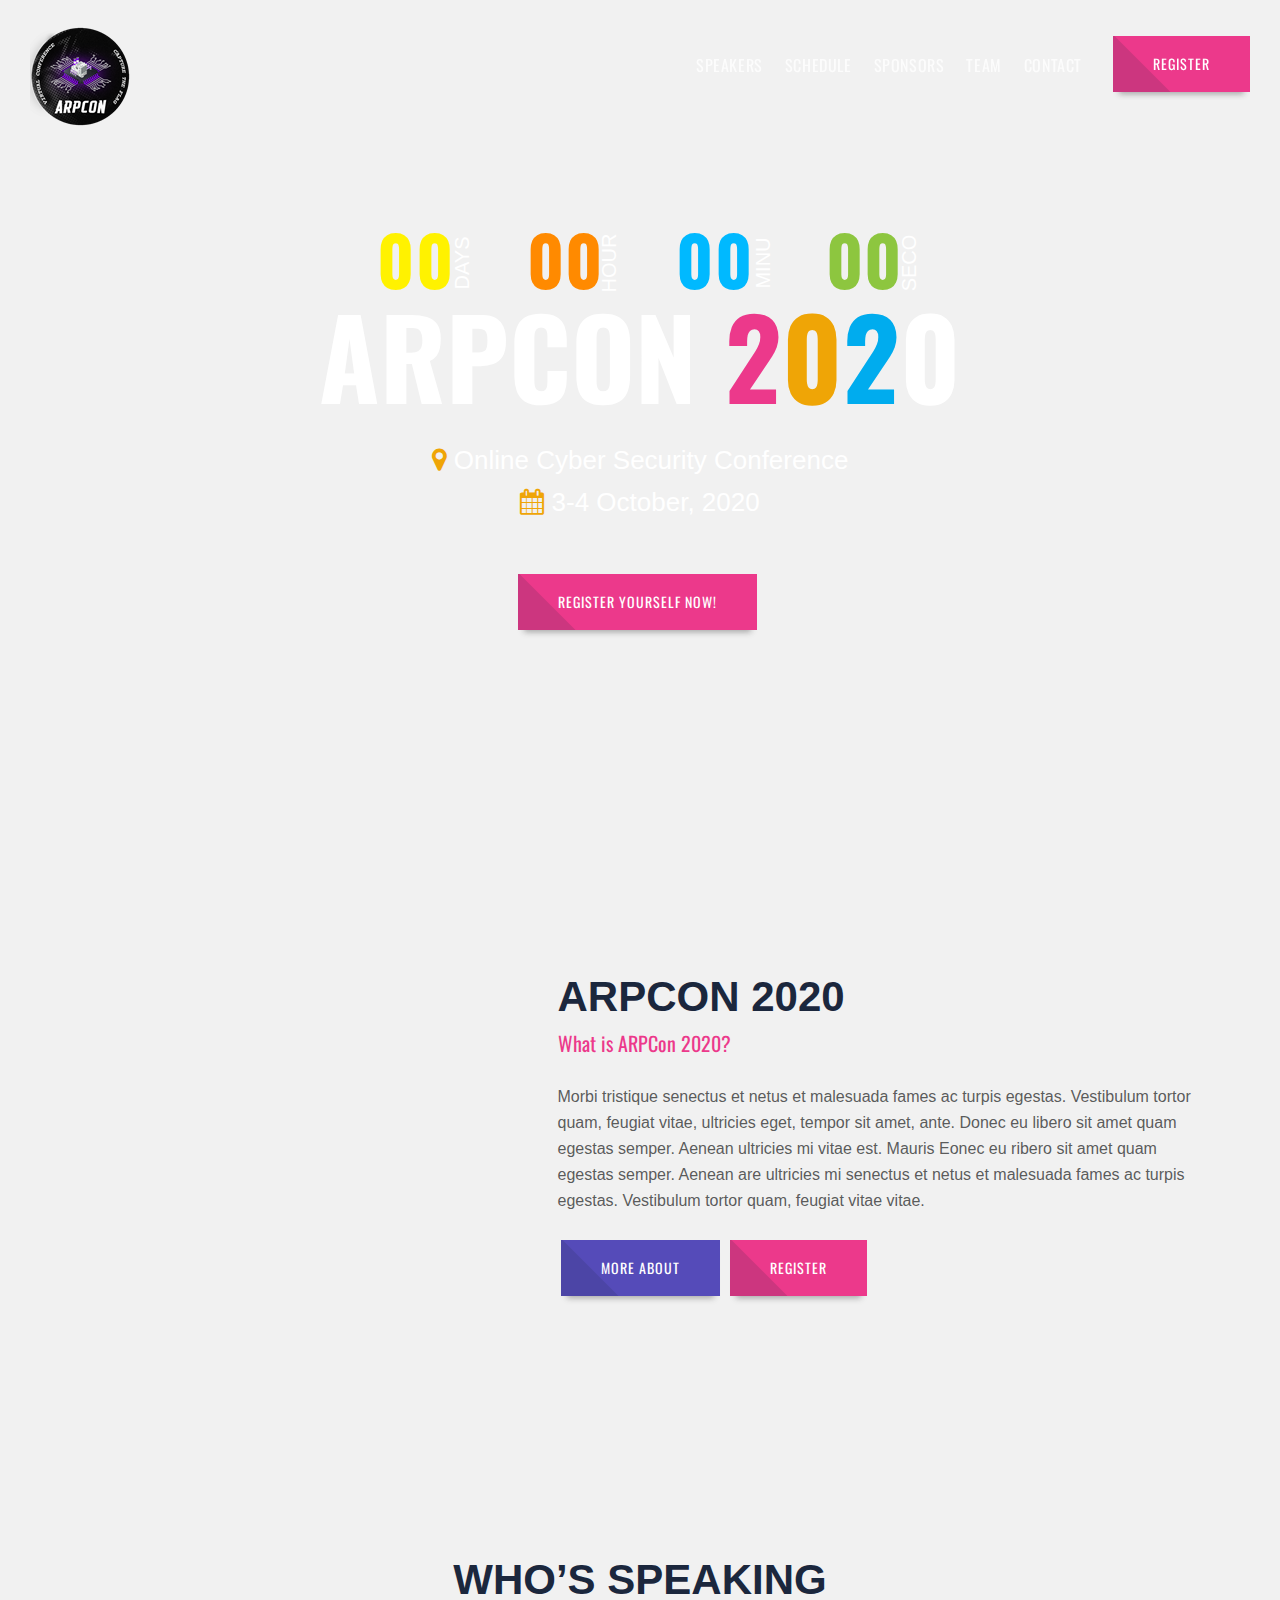
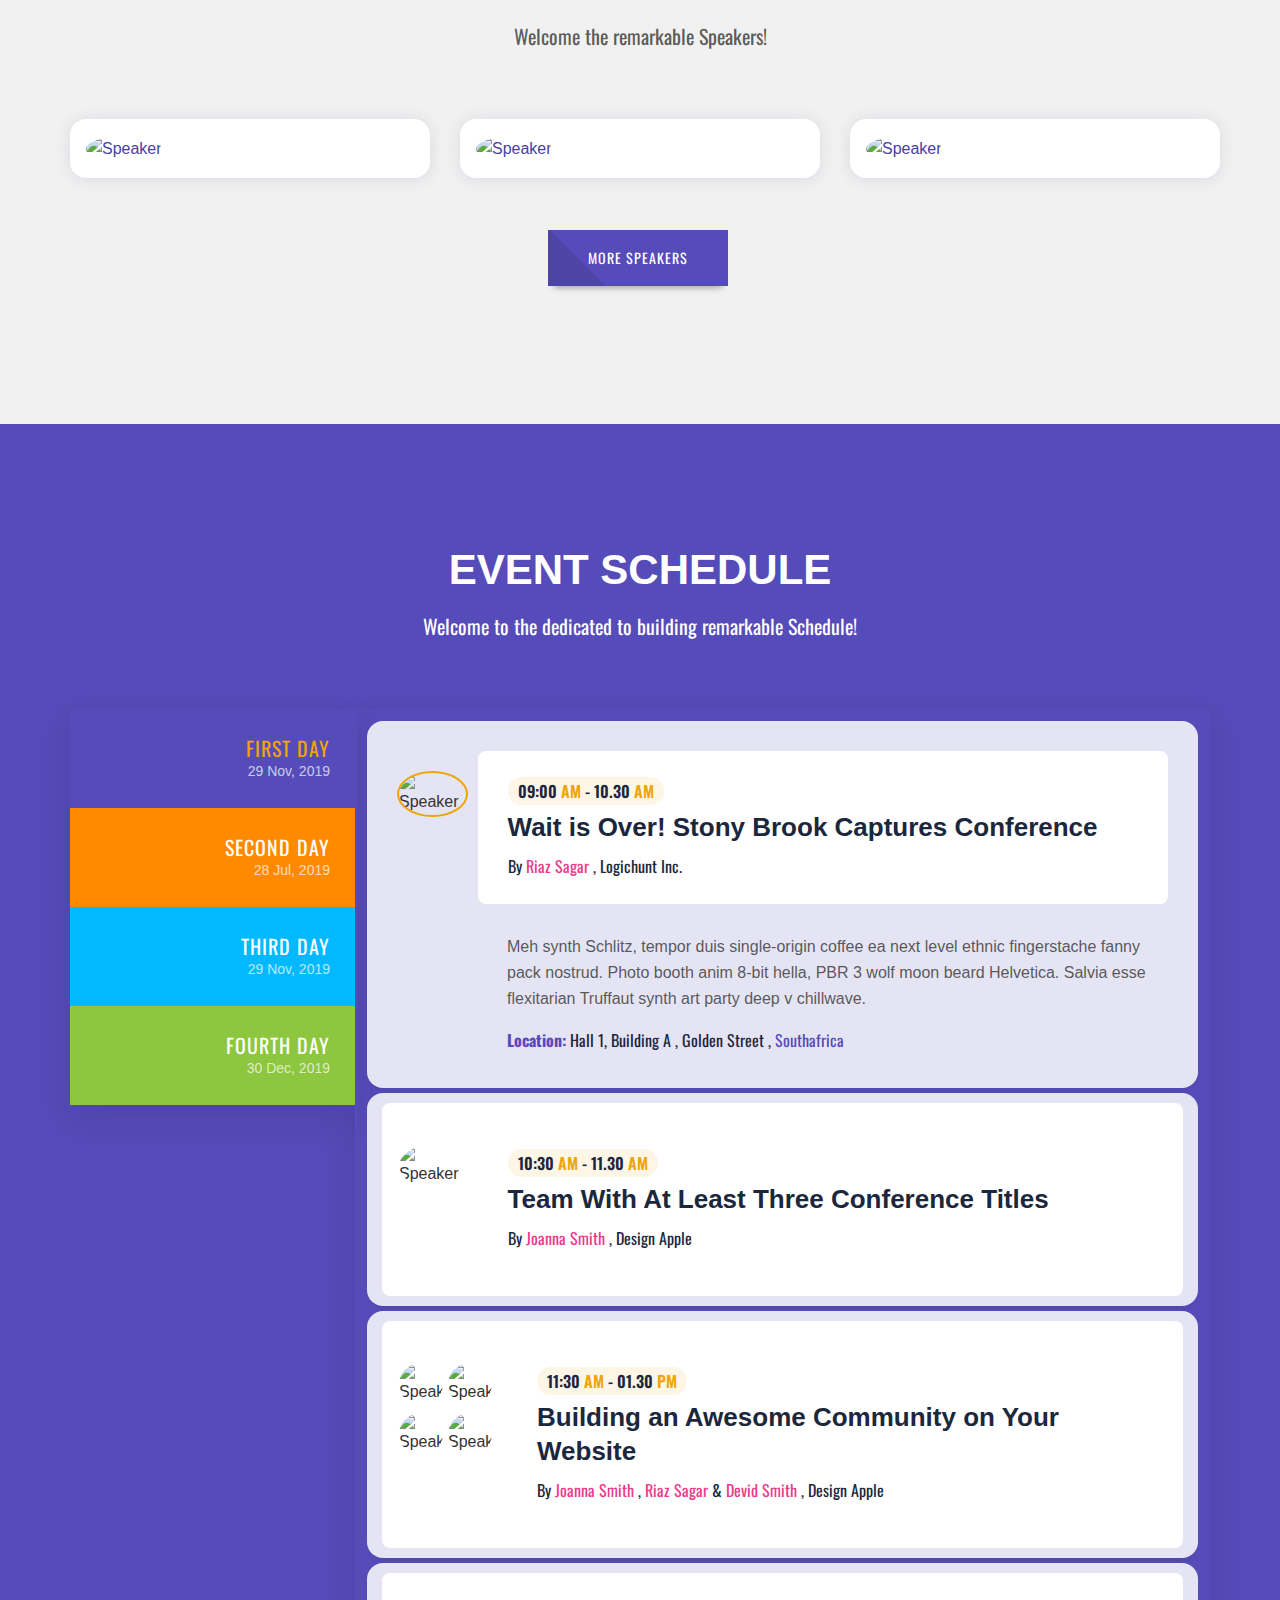
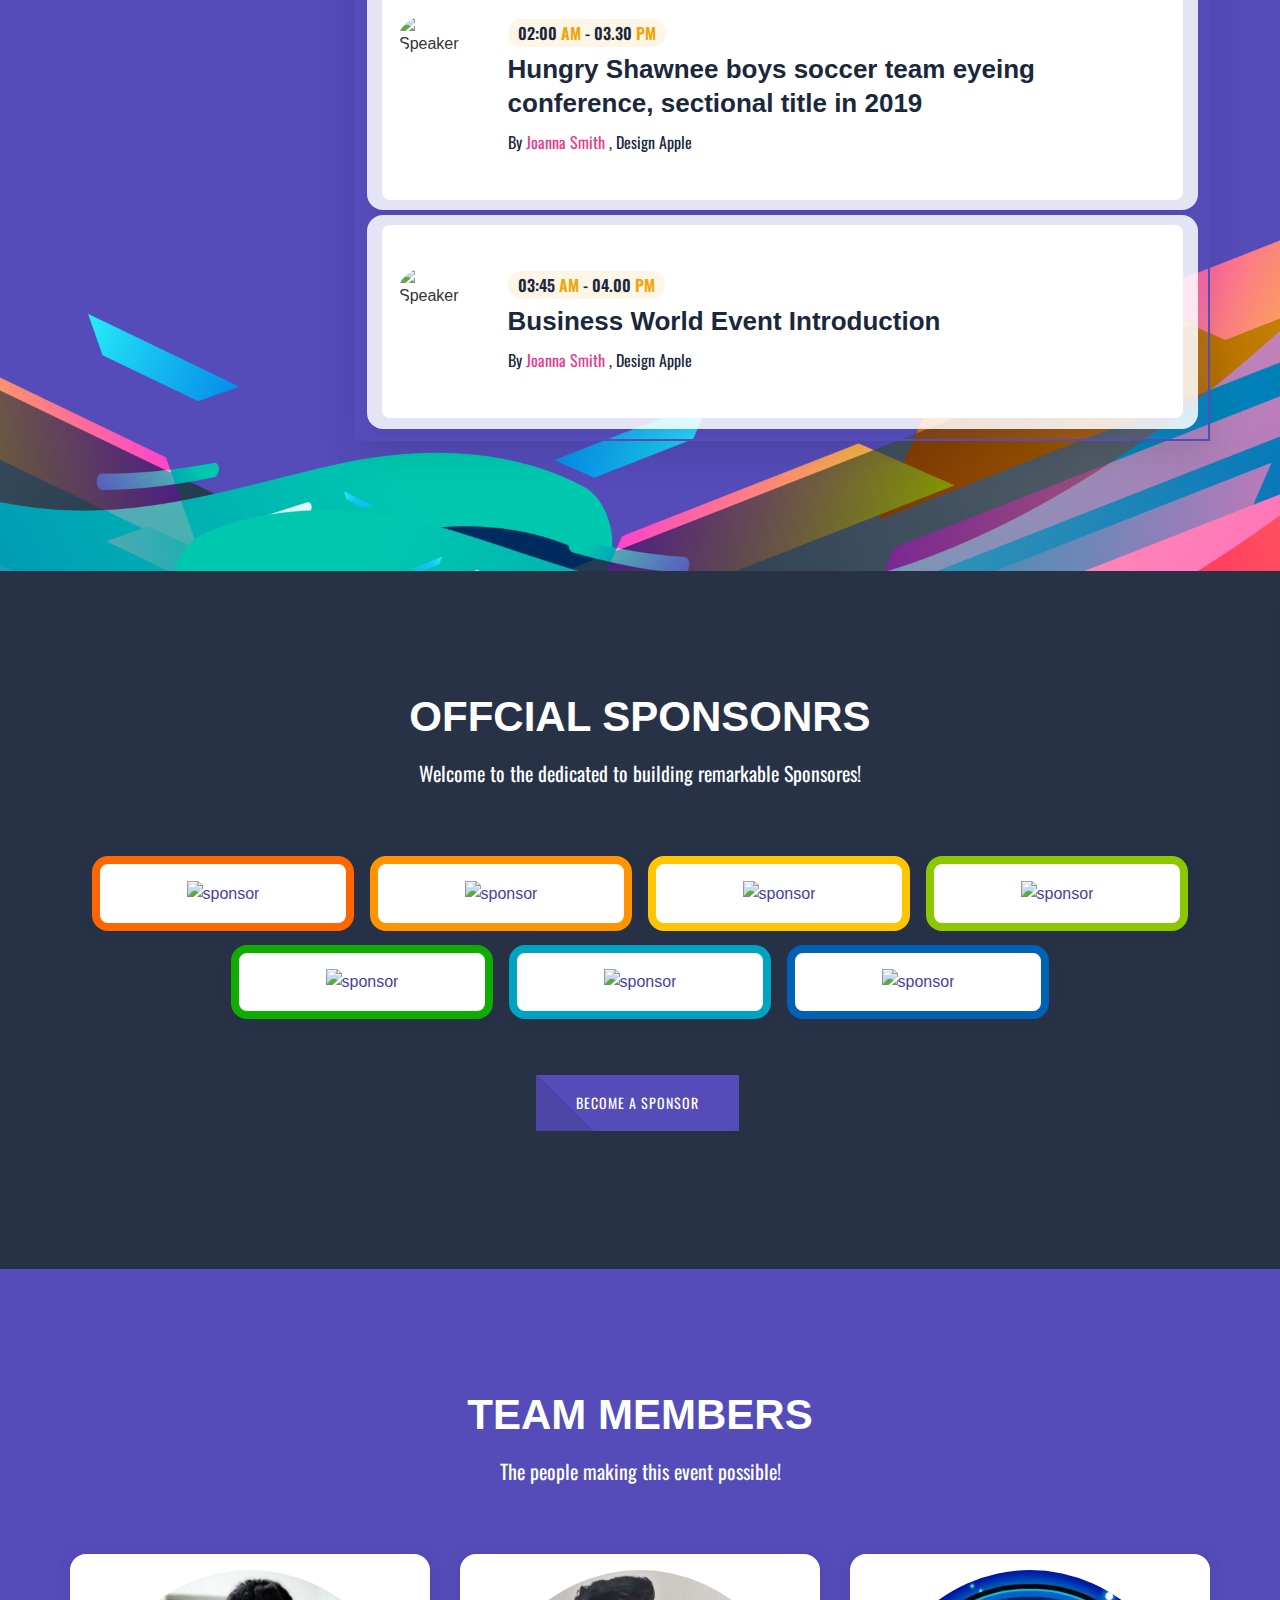
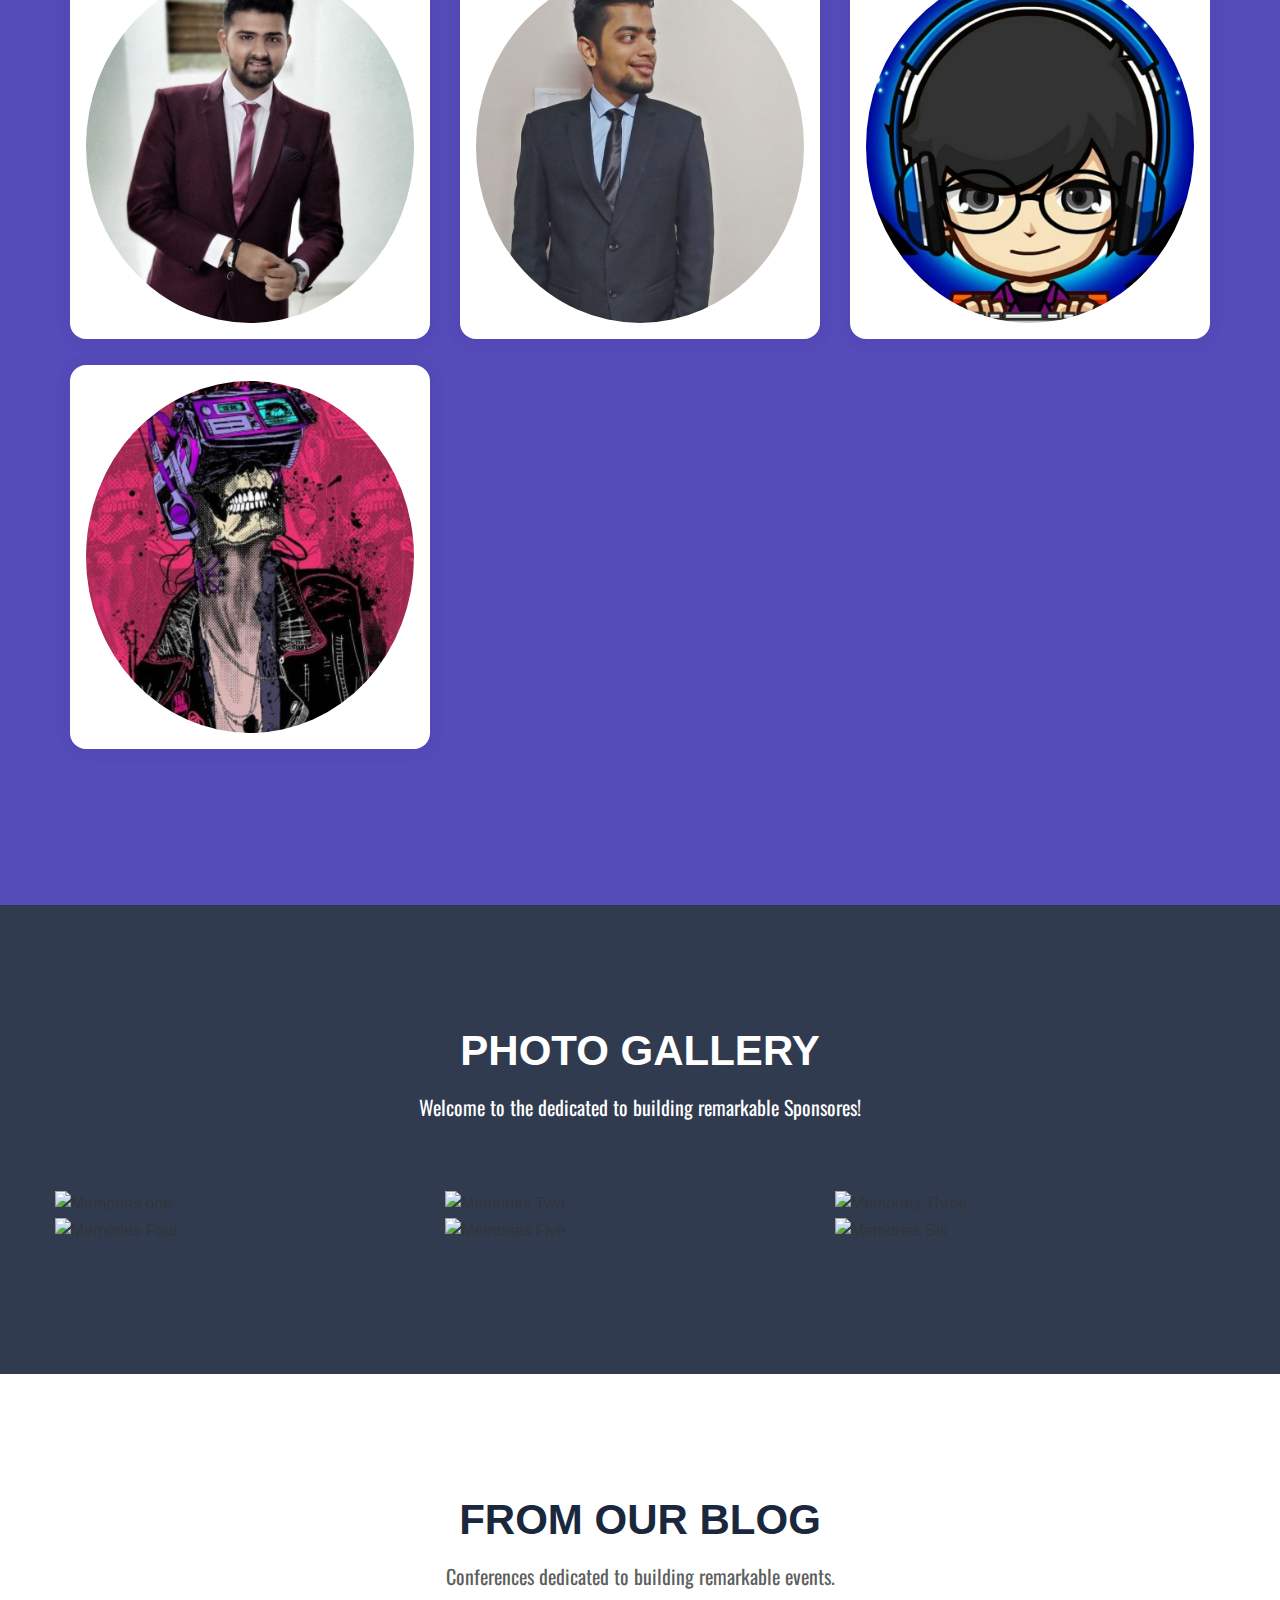
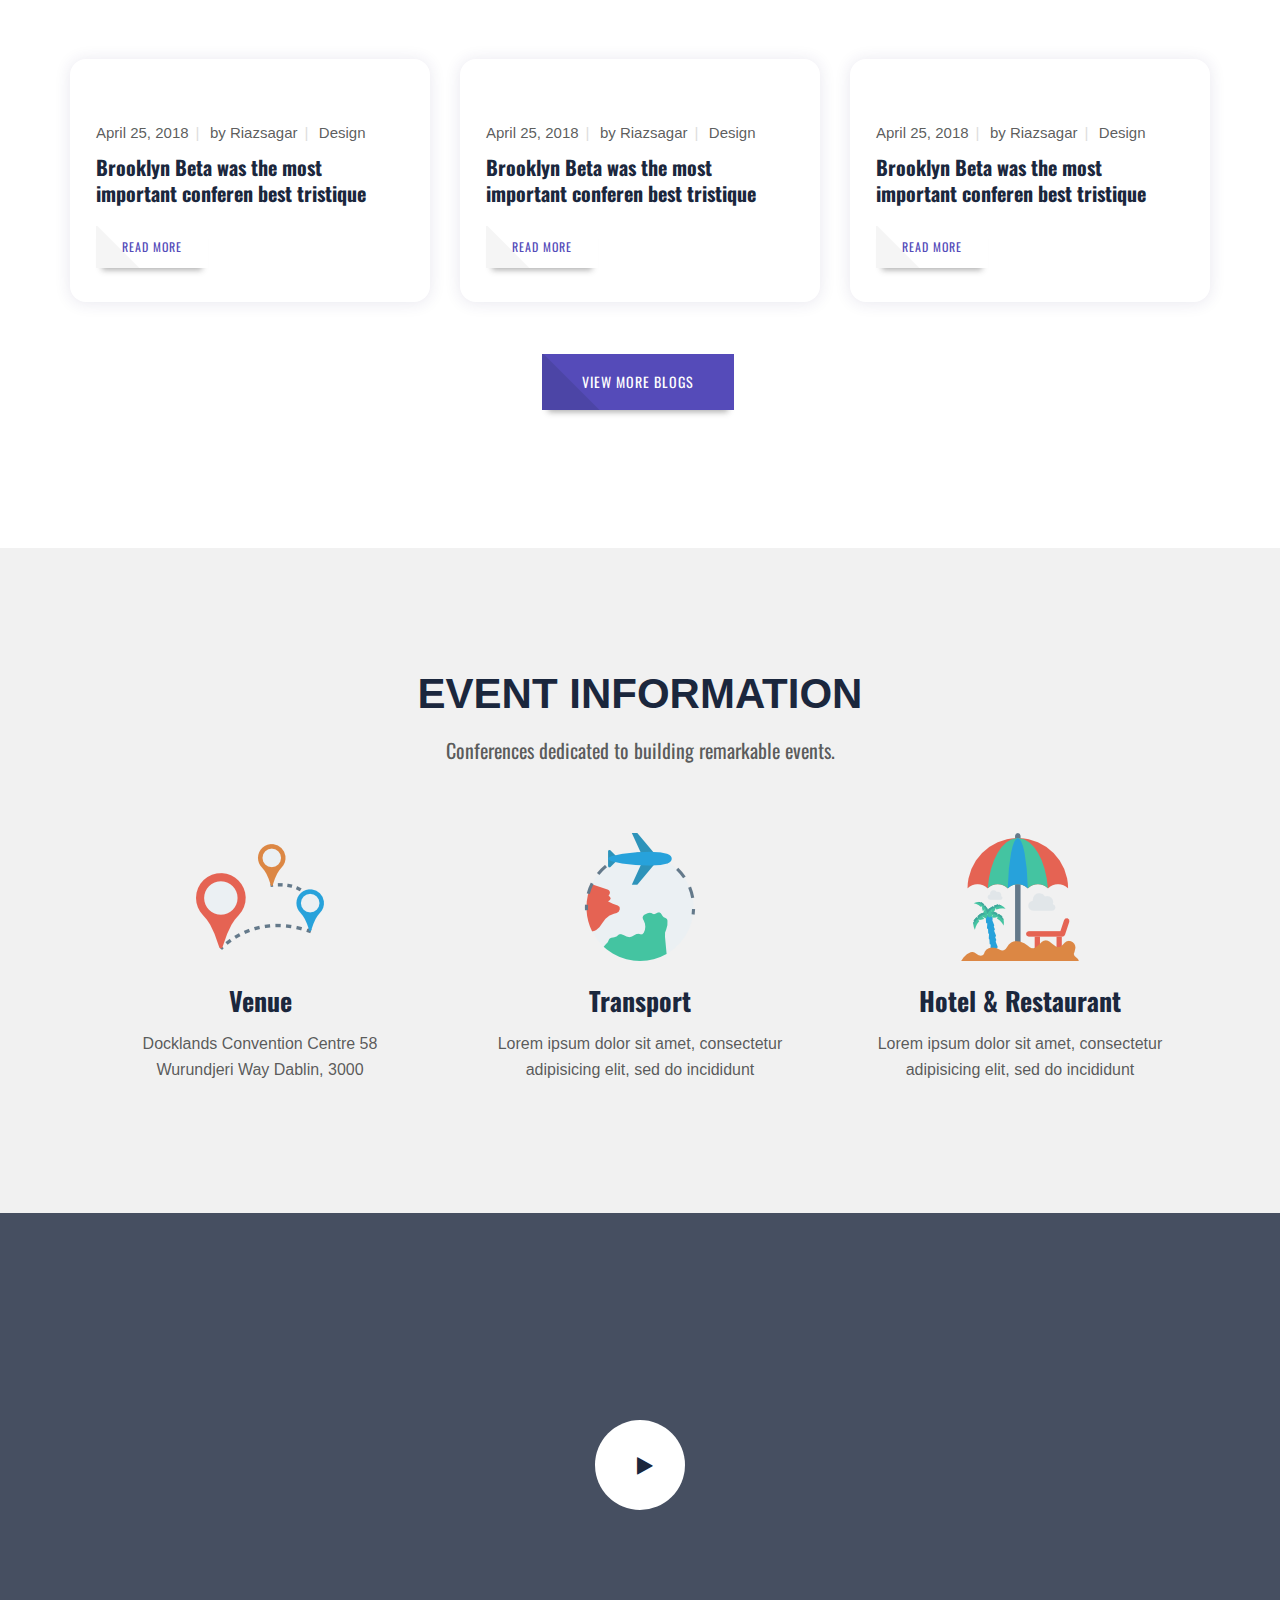
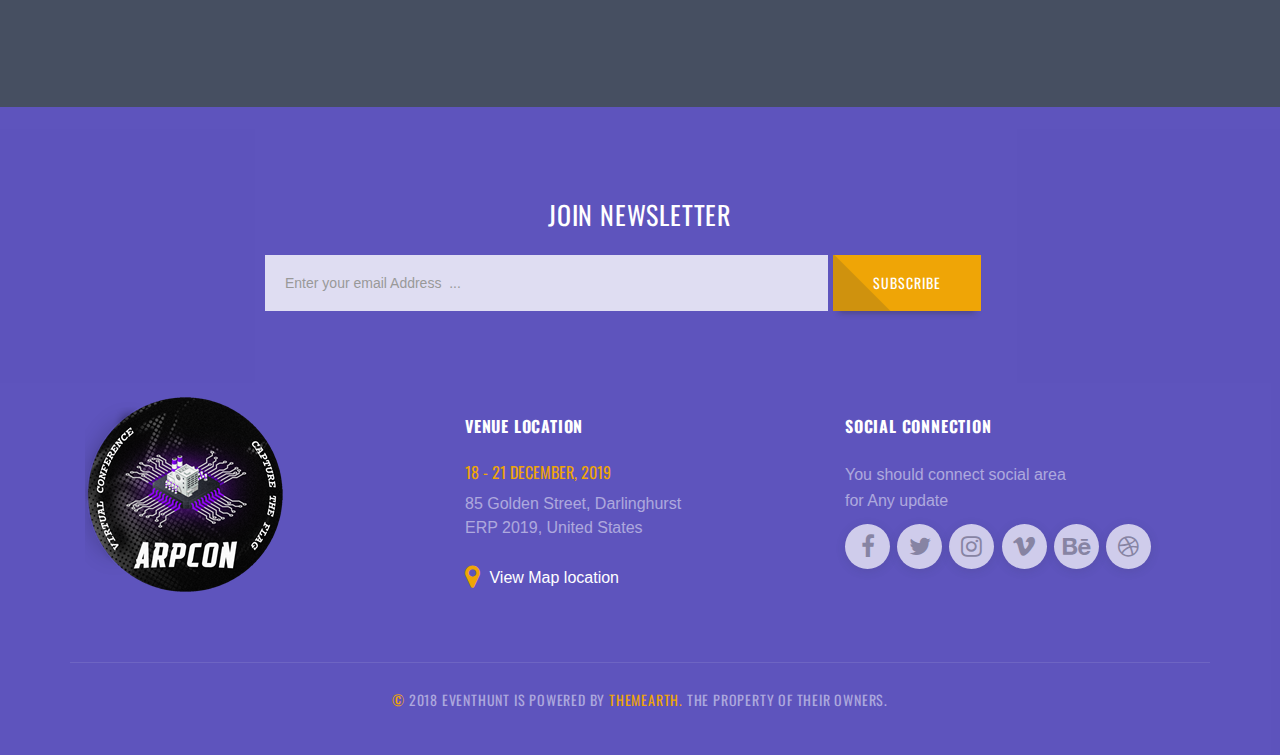
==== commit 683e46f0: "Scroll" ====
--- a/index.html
+++ b/index.html
@@ -124,6 +124,7 @@
                             <li><a class="lgx-scroll" href="#lgx-speakers">Speakers</a></li>
                             <li><a class="lgx-scroll" href="#lgx-schedule">Schedule</a></li>
                             <li><a class="lgx-scroll" href="#lgx-sponsors">Sponsors</a></li>
+                            <li><a class="lgx-scroll" href="#lgx-team">Team</a></li>
                             
                             <li><a class="lgx-scroll" href="contact.html">Contact</a></li>
                         </ul>
@@ -817,7 +818,7 @@
 
     <!--REGISTRATION-->
     <section>
-        <div id="lgx-registration" class="lgx-registration"> <!--lgx-registration2 lgx-registration3 lgx-registration4-->
+        <div id="lgx-team" class="lgx-registration"> <!--lgx-registration2 lgx-registration3 lgx-registration4-->
             <div class="lgx-inner">
                 <div class="container">
                     <div class="row">
@@ -857,10 +858,10 @@
                                 <a class="profile-img" href="speakers.html"><img src="assets/img/ansh.jpg" alt="Speaker"/></a>
                                 <figcaption>
                                     <div class="social-group">
-                                        <a class="sp-tw" href="#"><i class="fa fa-twitter"></i></a>
-                                        <a class="sp-fb" href="#"><i class="fa fa-facebook"></i></a>
-                                        <a class="sp-insta" href="#"><i class="fa fa-instagram"></i></a>
-                                        <a class="sp-in" href="#"><i class="fa fa-linkedin"></i></a>
+                                        <a class="sp-tw" href="https://twitter.com/bhawnani_ansh"><i class="fa fa-twitter"></i></a>
+                                        
+                                        <a class="sp-insta" href="https://www.instagram.com/ansh.98/"><i class="fa fa-instagram"></i></a>
+                                        <a class="sp-yt" href="https://youtube.com/bittentech"><i class="fa fa-youtube-play"></i></a>
                                     </div>
                                     <div class="speaker-info">
                                         <h3 class="title"><a href="speaker.html">Ansh Bhawnani</a></h3>
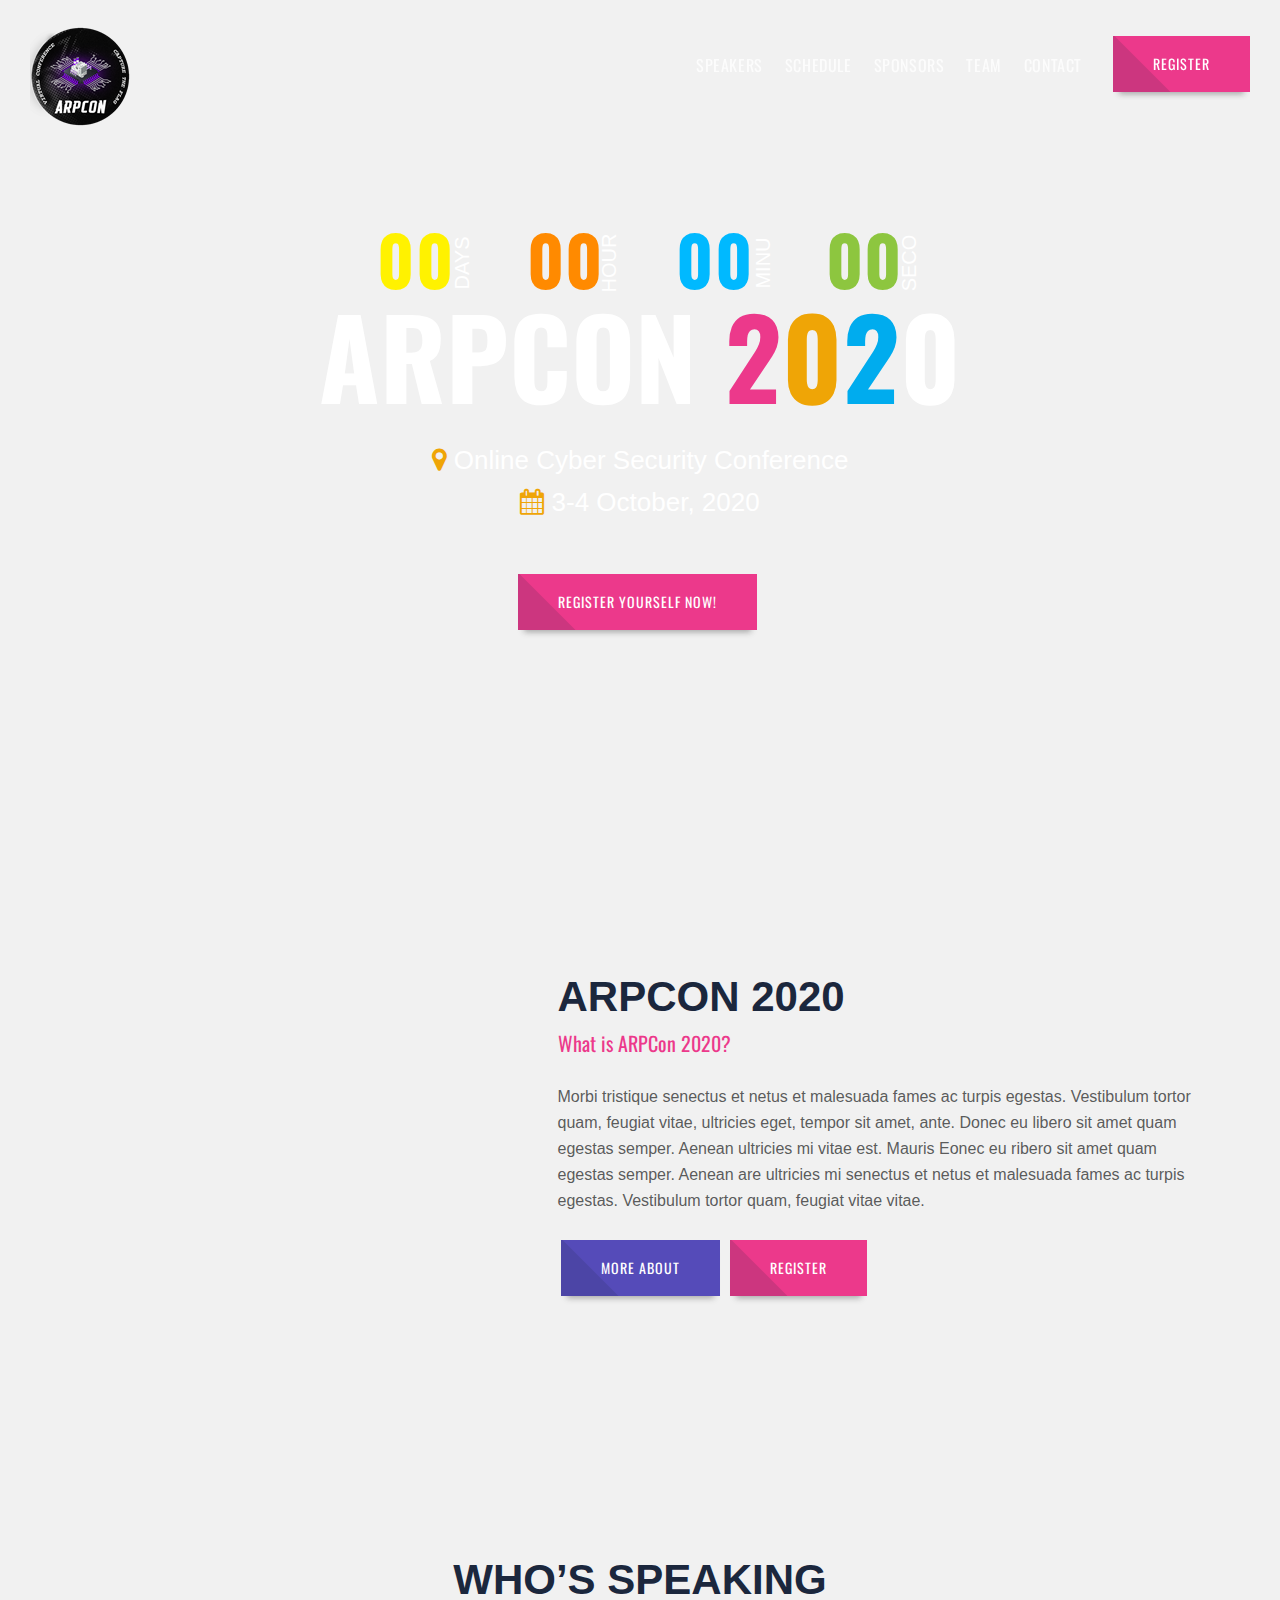
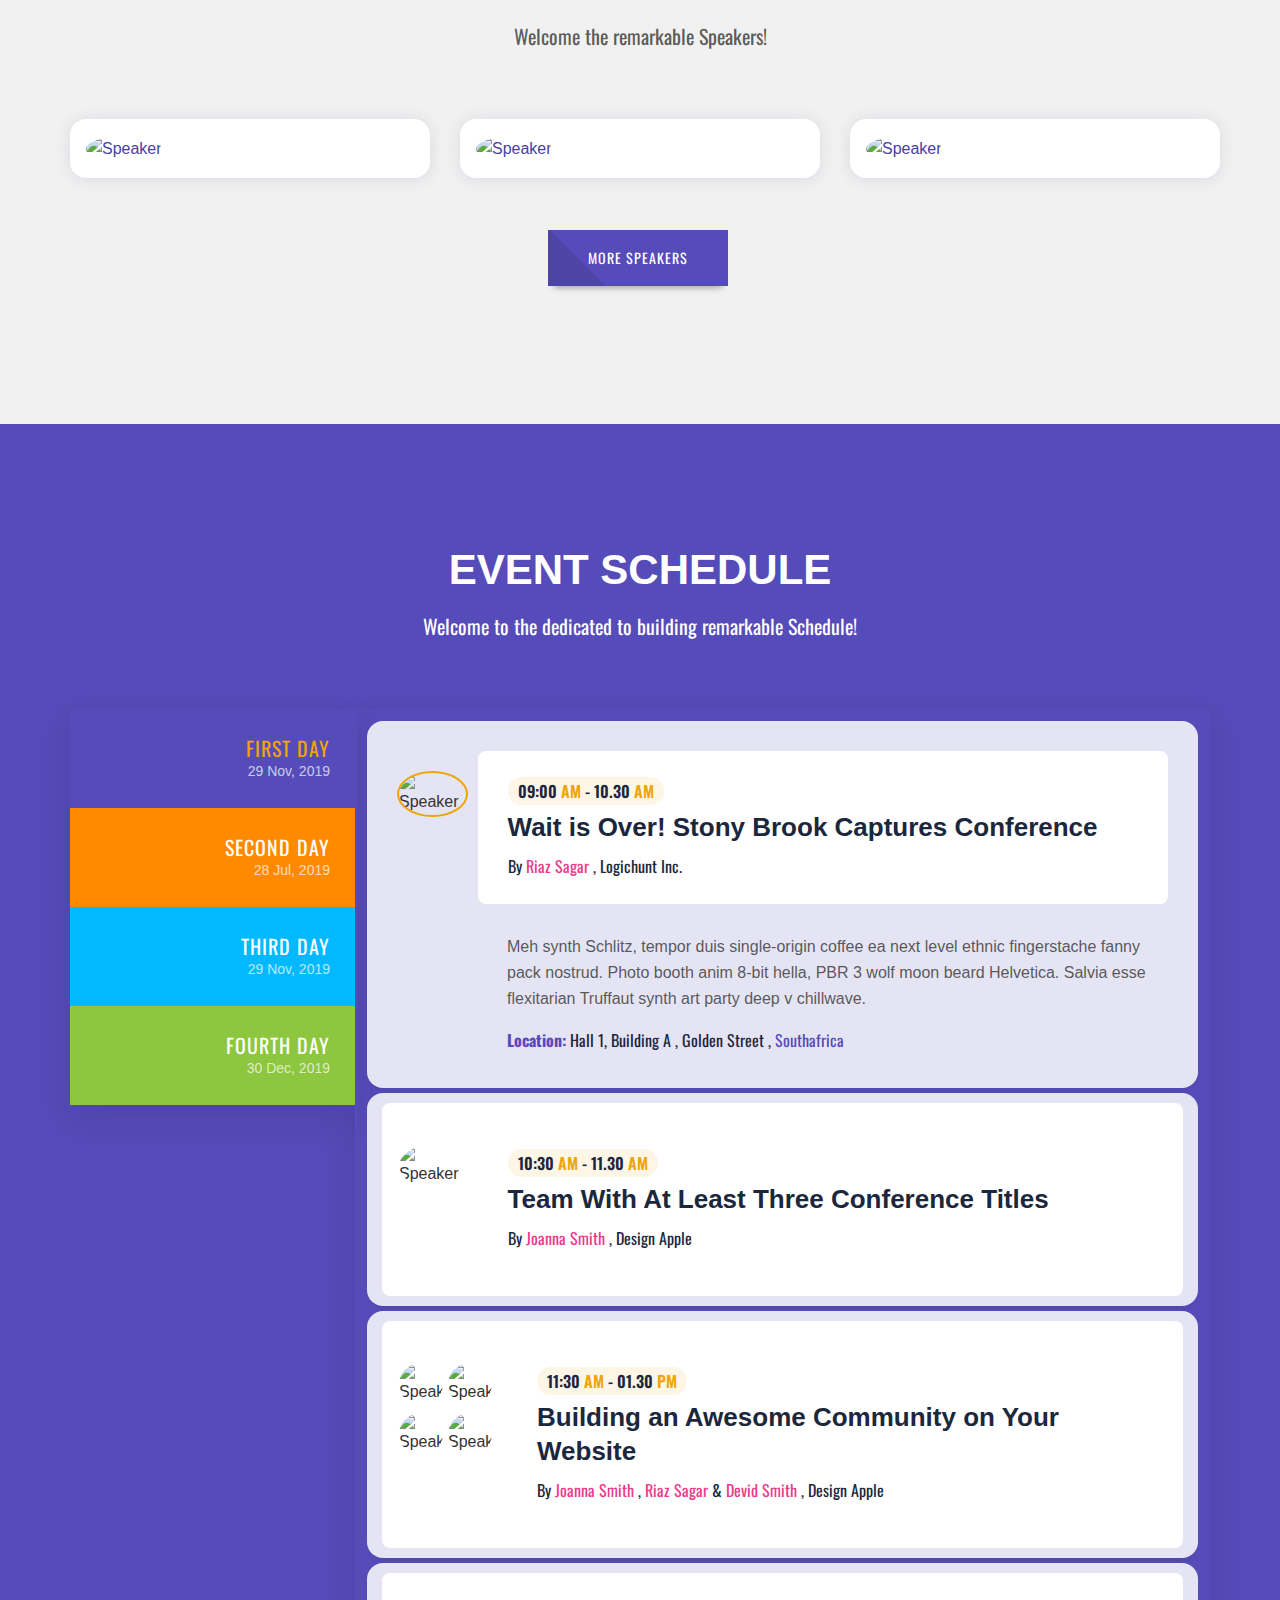
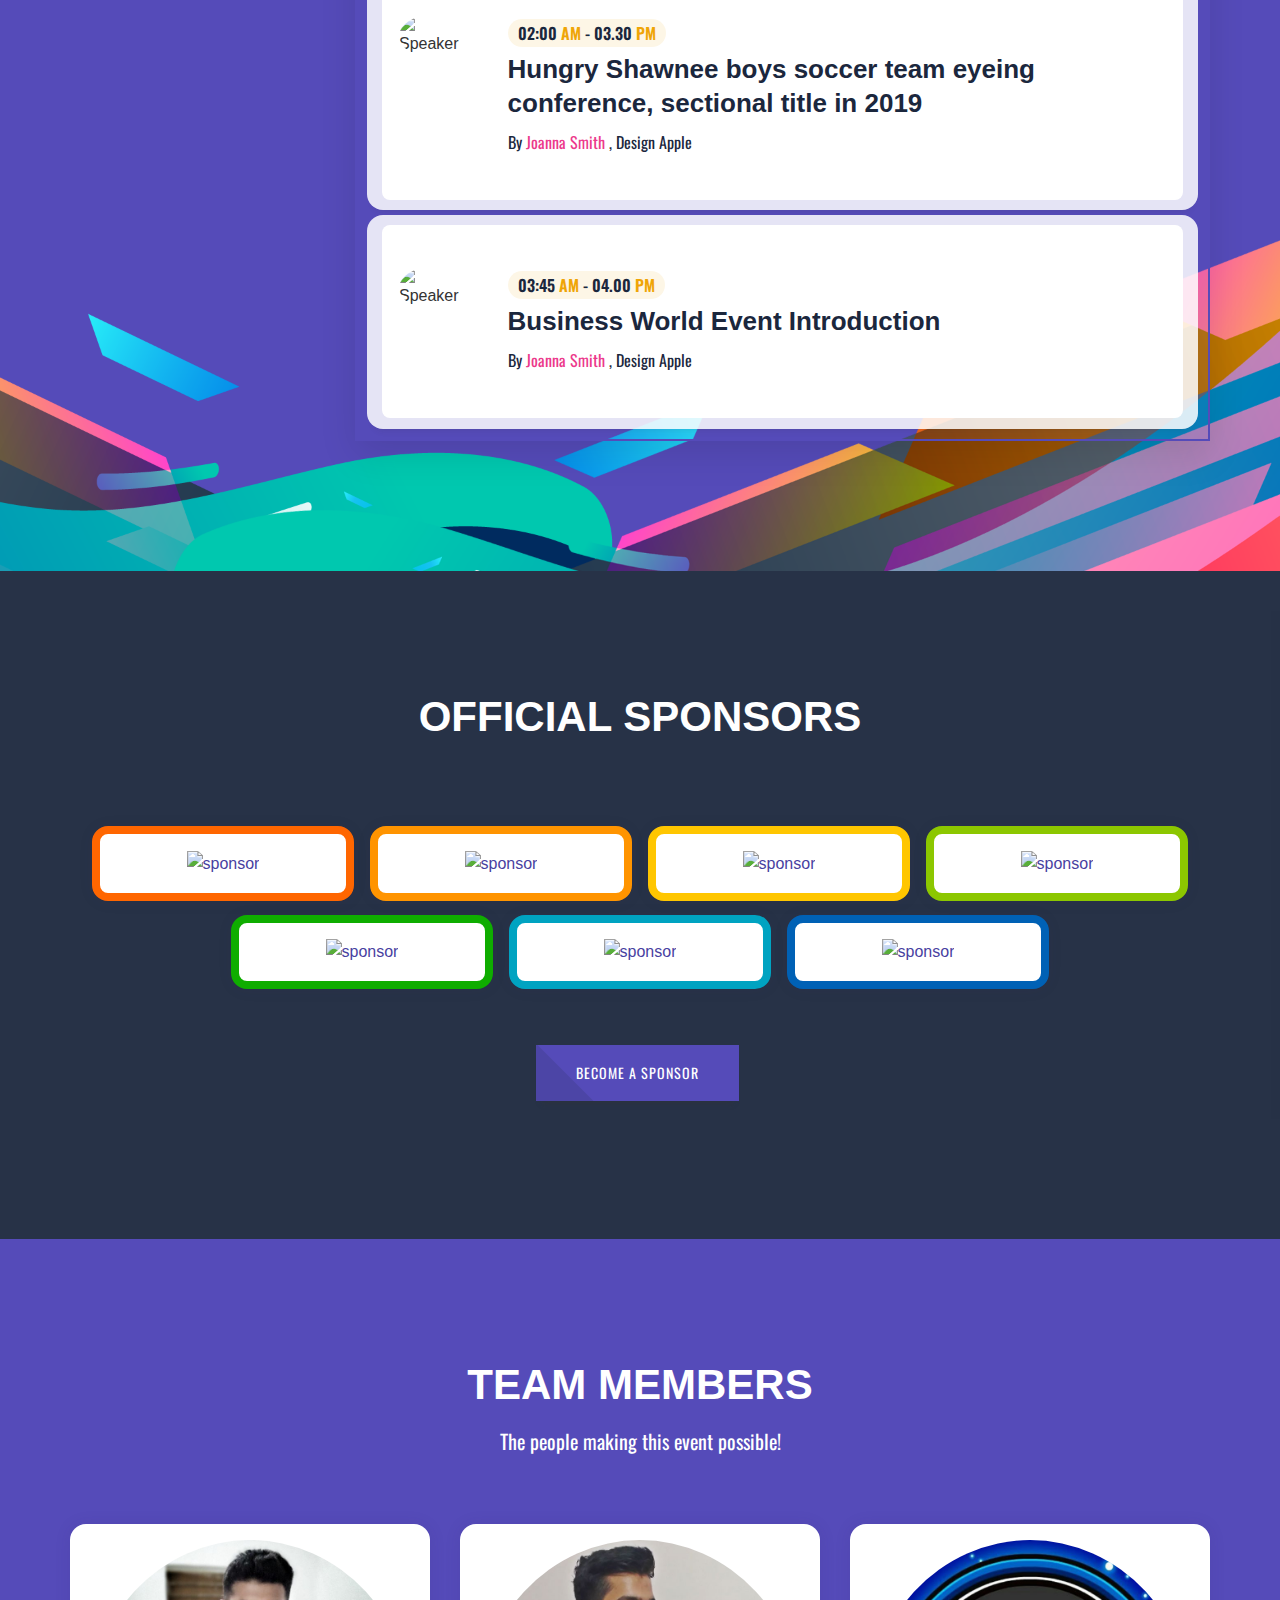
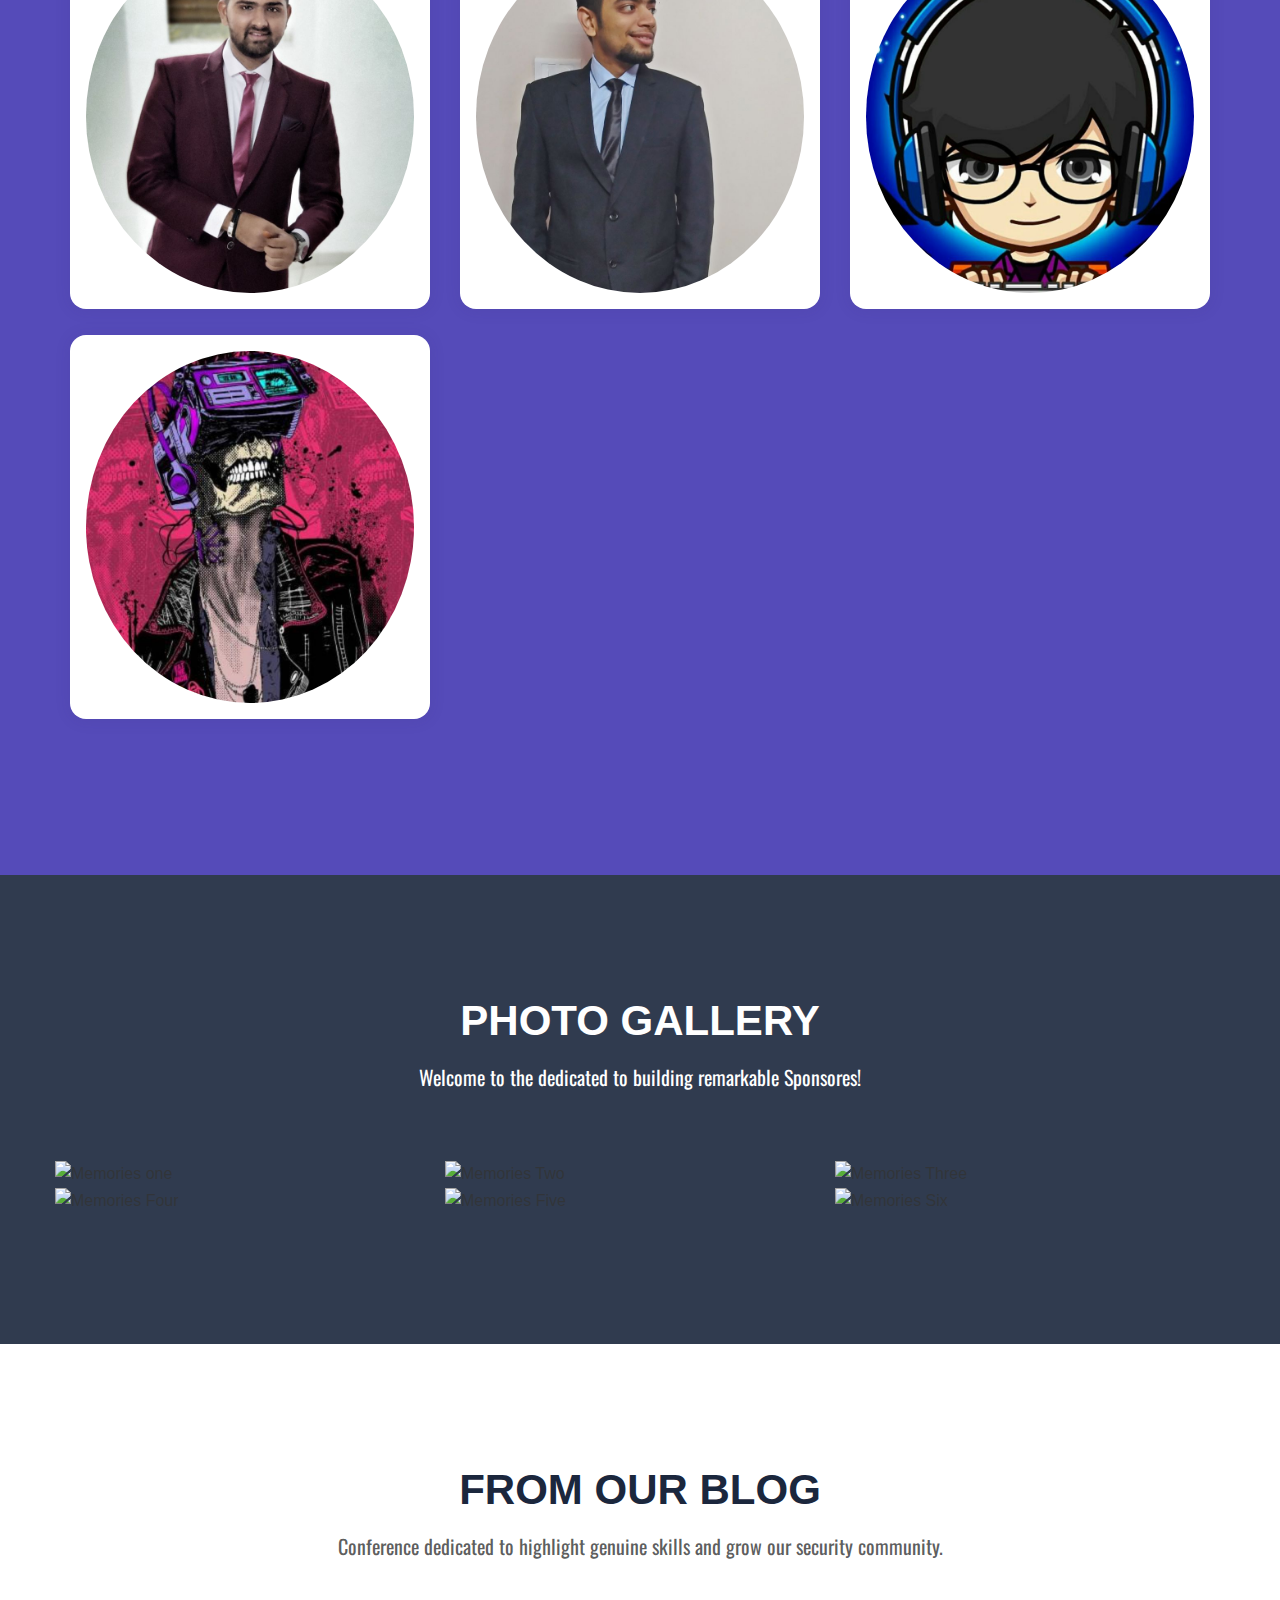
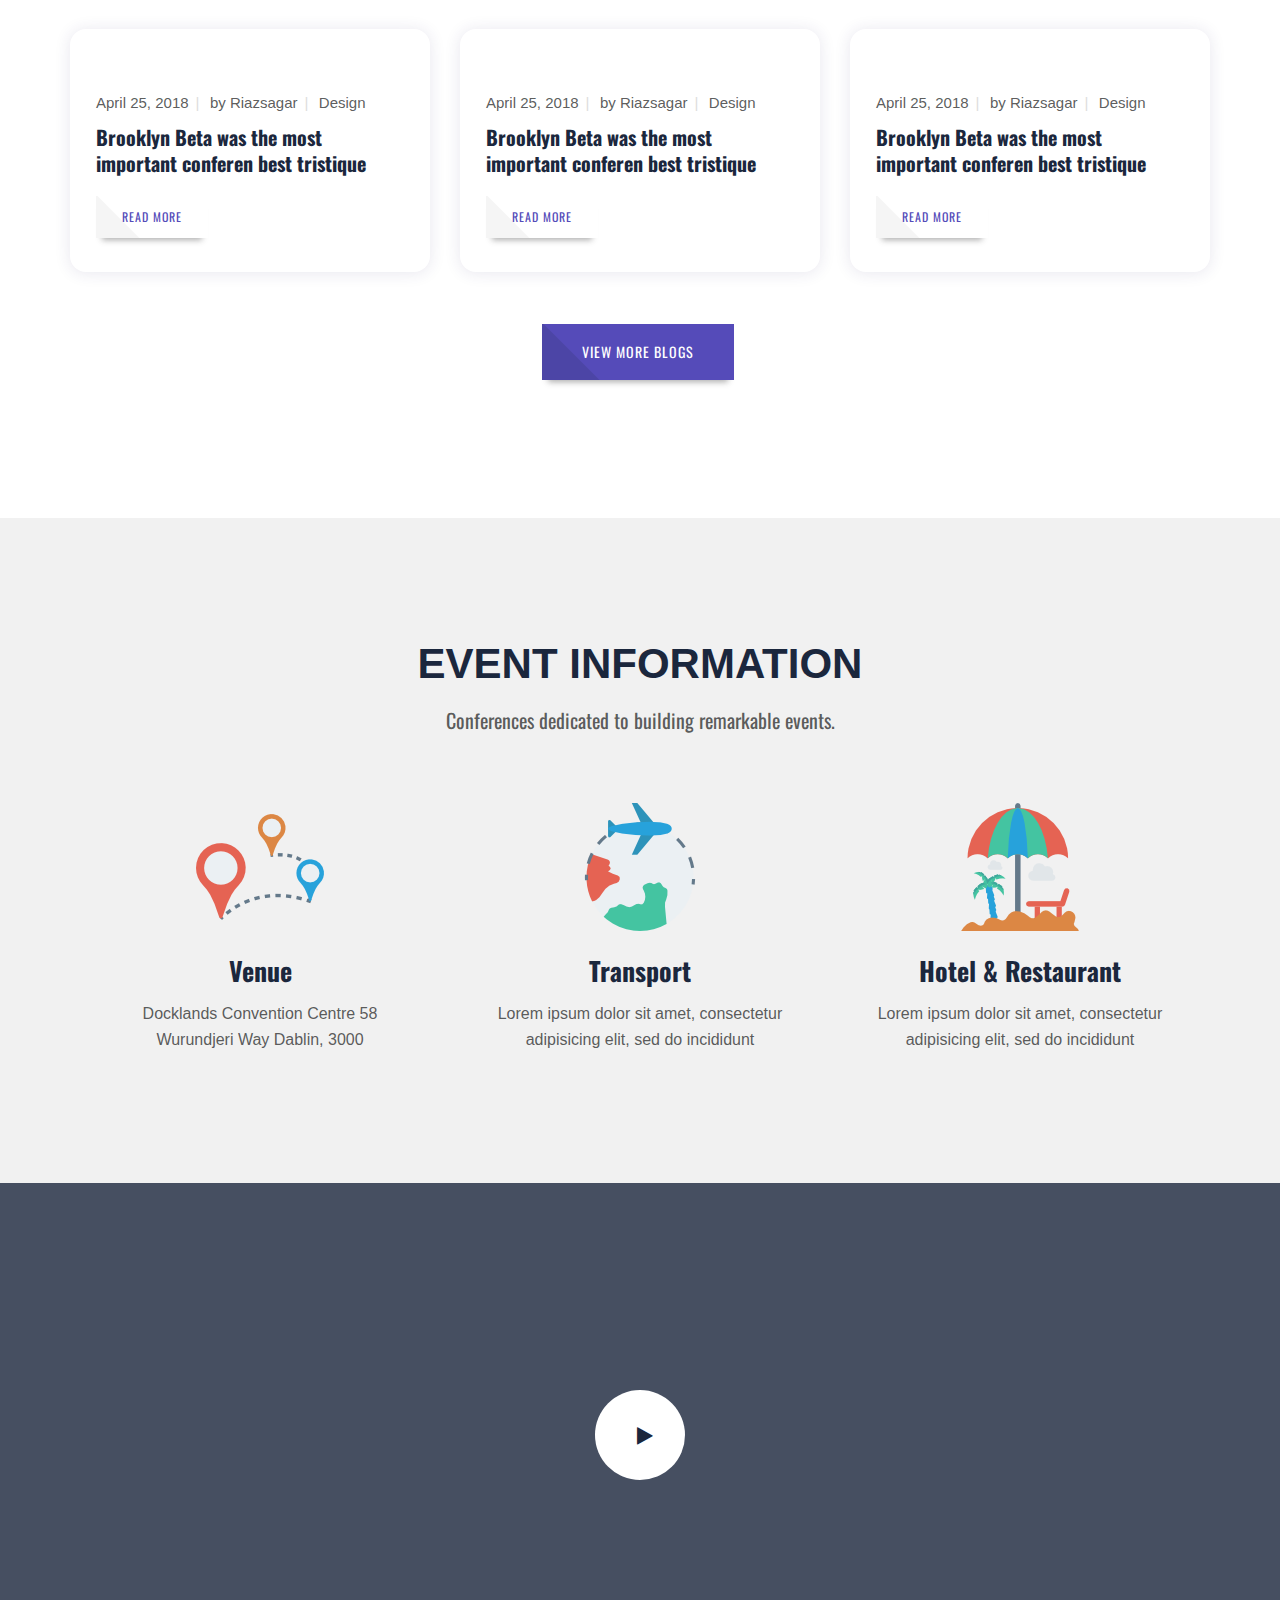
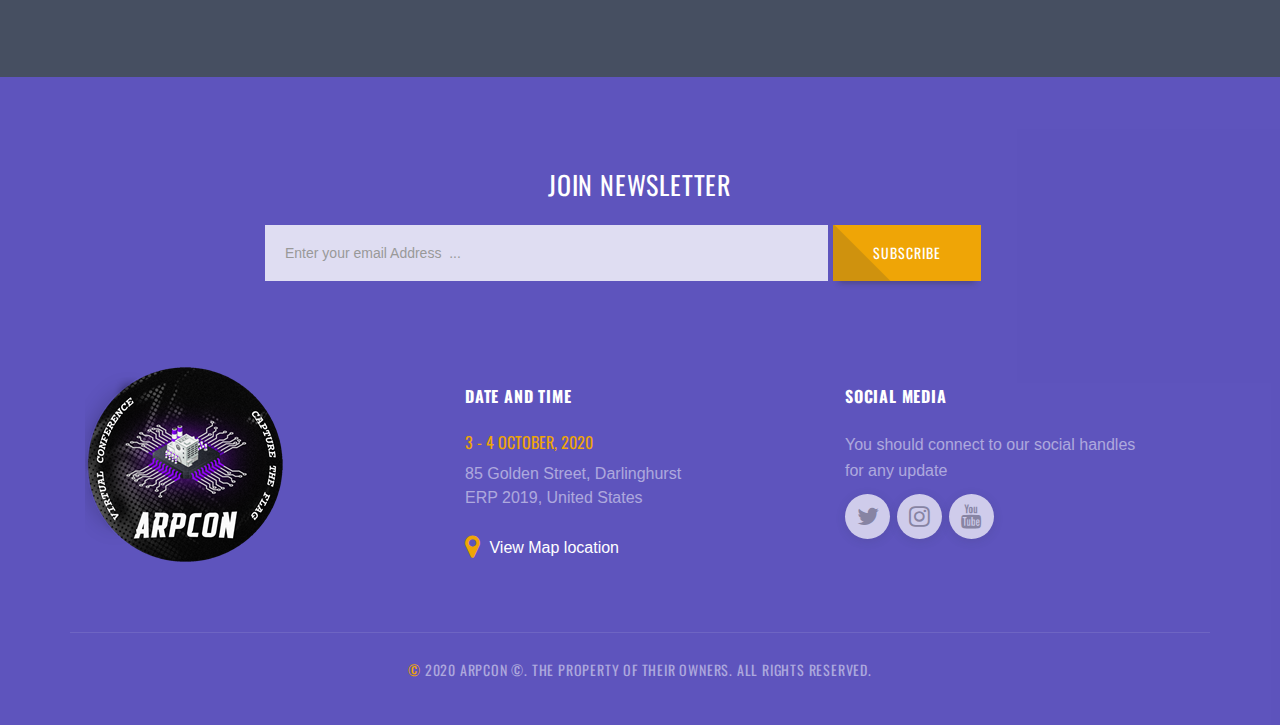
==== commit 4aacbcfe: "All minor" ====
--- a/index.html
+++ b/index.html
@@ -126,7 +126,7 @@
                             <li><a class="lgx-scroll" href="#lgx-sponsors">Sponsors</a></li>
                             <li><a class="lgx-scroll" href="#lgx-team">Team</a></li>
                             
-                            <li><a class="lgx-scroll" href="contact.html">Contact</a></li>
+                            <li><a class="lgx-scroll" href="/contact/">Contact</a></li>
                         </ul>
                     </div><!--/.nav-collapse -->
                 </nav>
@@ -304,7 +304,7 @@
                 </div>
                 <!--//.ROW-->
                 <div class="section-btn-area">
-                    <a class="lgx-btn lgx-btn-big" href="speakers.html">More Speakers</a>
+                    <a class="lgx-btn lgx-btn-big" href="/speakers/">More Speakers</a>
                 </div>
             </div>
             <!-- //.CONTAINER -->
@@ -766,8 +766,8 @@
                     <div class="row">
                         <div class="col-xs-12">
                             <div class="lgx-heading lgx-heading-white">
-                                <h2 class="heading">Offcial Sponsonrs</h2>
-                                <h3 class="subheading">Welcome to the dedicated to building remarkable Sponsores!</h3>
+                                <h2 class="heading">Official Sponsors</h2>
+                                <!--h3 class="subheading">Welcome to the dedicated to building remarkable Sponsors!</h3-->
                             </div>
                         </div>
                     </div>
@@ -801,7 +801,7 @@
                         <!--//col-->
                     </div>
                     <div class="section-btn-area sponsor-btn-area">
-                        <a class="lgx-btn" href="#">Become A Sponsor</a>
+                        <a class="lgx-btn" href="mailto:arpcon3@gmail.com">Become A Sponsor</a>
                     </div>
                 </div>
                 <!--//container-->
@@ -1043,7 +1043,7 @@
                         <div class="col-xs-12">
                             <div class="lgx-heading">
                                 <h2 class="heading">From Our Blog</h2>
-                                <h3 class="subheading">Conferences dedicated to building remarkable events.</h3>
+                                <h3 class="subheading">Conference dedicated to highlight genuine skills and grow our security community.</h3>
                             </div>
                         </div>
                     </div>
@@ -1225,9 +1225,9 @@
                         <a class="logo" href="index.html"><img src="assets/img/footer-logo.png" alt="Logo"></a>
                     </div> <!--//footer-area-->
                     <div class="lgx-footer-single">
-                        <h3 class="footer-title">Venue Location </h3>
+                        <h3 class="footer-title">Date and Time </h3>
                         <h4 class="date">
-                            18 - 21 December, 2019
+                            3 - 4 October, 2020
                         </h4>
                         <address>
                             85 Golden Street, Darlinghurst <br>
@@ -1236,17 +1236,18 @@
                         <a id="myModalLabel2" data-toggle="modal" data-target="#lgx-modal-map" class="map-link" href="#"><i class="fa fa-map-marker" aria-hidden="true"></i> View Map location</a>
                     </div>
                     <div class="lgx-footer-single">
-                        <h3 class="footer-title">Social Connection</h3>
+                        <h3 class="footer-title">Social Media</h3>
                         <p class="text">
-                            You should connect social area <br> for Any update
+                            You should connect to our social handles <br> for any update
                         </p>
                         <ul class="list-inline lgx-social-footer">
-                            <li><a href="#"><i class="fa fa-facebook" aria-hidden="true"></i></a></li>
+                            
                             <li><a href="#"><i class="fa fa-twitter" aria-hidden="true"></i></a></li>
                             <li><a href="#"><i class="fa fa-instagram" aria-hidden="true"></i></a></li>
-                            <li><a href="#"><i class="fa fa-vimeo" aria-hidden="true"></i></a></li>
-                            <li><a href="#"><i class="fa fa-behance" aria-hidden="true"></i></a></li>
-                            <li><a href="#"><i class="fa fa-dribbble" aria-hidden="true"></i></a></li>
+                            <li><a href="#"><i class="fa fa-youtube" aria-hidden="true"></i></a></li>
+                            
+                            
+                            
                         </ul>
                     </div>
                     <!--<div class="lgx-footer-single">
@@ -1271,7 +1272,7 @@
 
                 <div class="lgx-footer-bottom">
                     <div class="lgx-copyright">
-                        <p> <span>©</span> 2018 EventHunt is powered by <a href="http://www.themearth.com/">themearth.</a> The property of their owners.</p>
+                        <p> <span>©</span> 2020 ARPCon &copy;. The property of their owners. All Rights Reserved.</p>
                     </div>
                 </div>
 
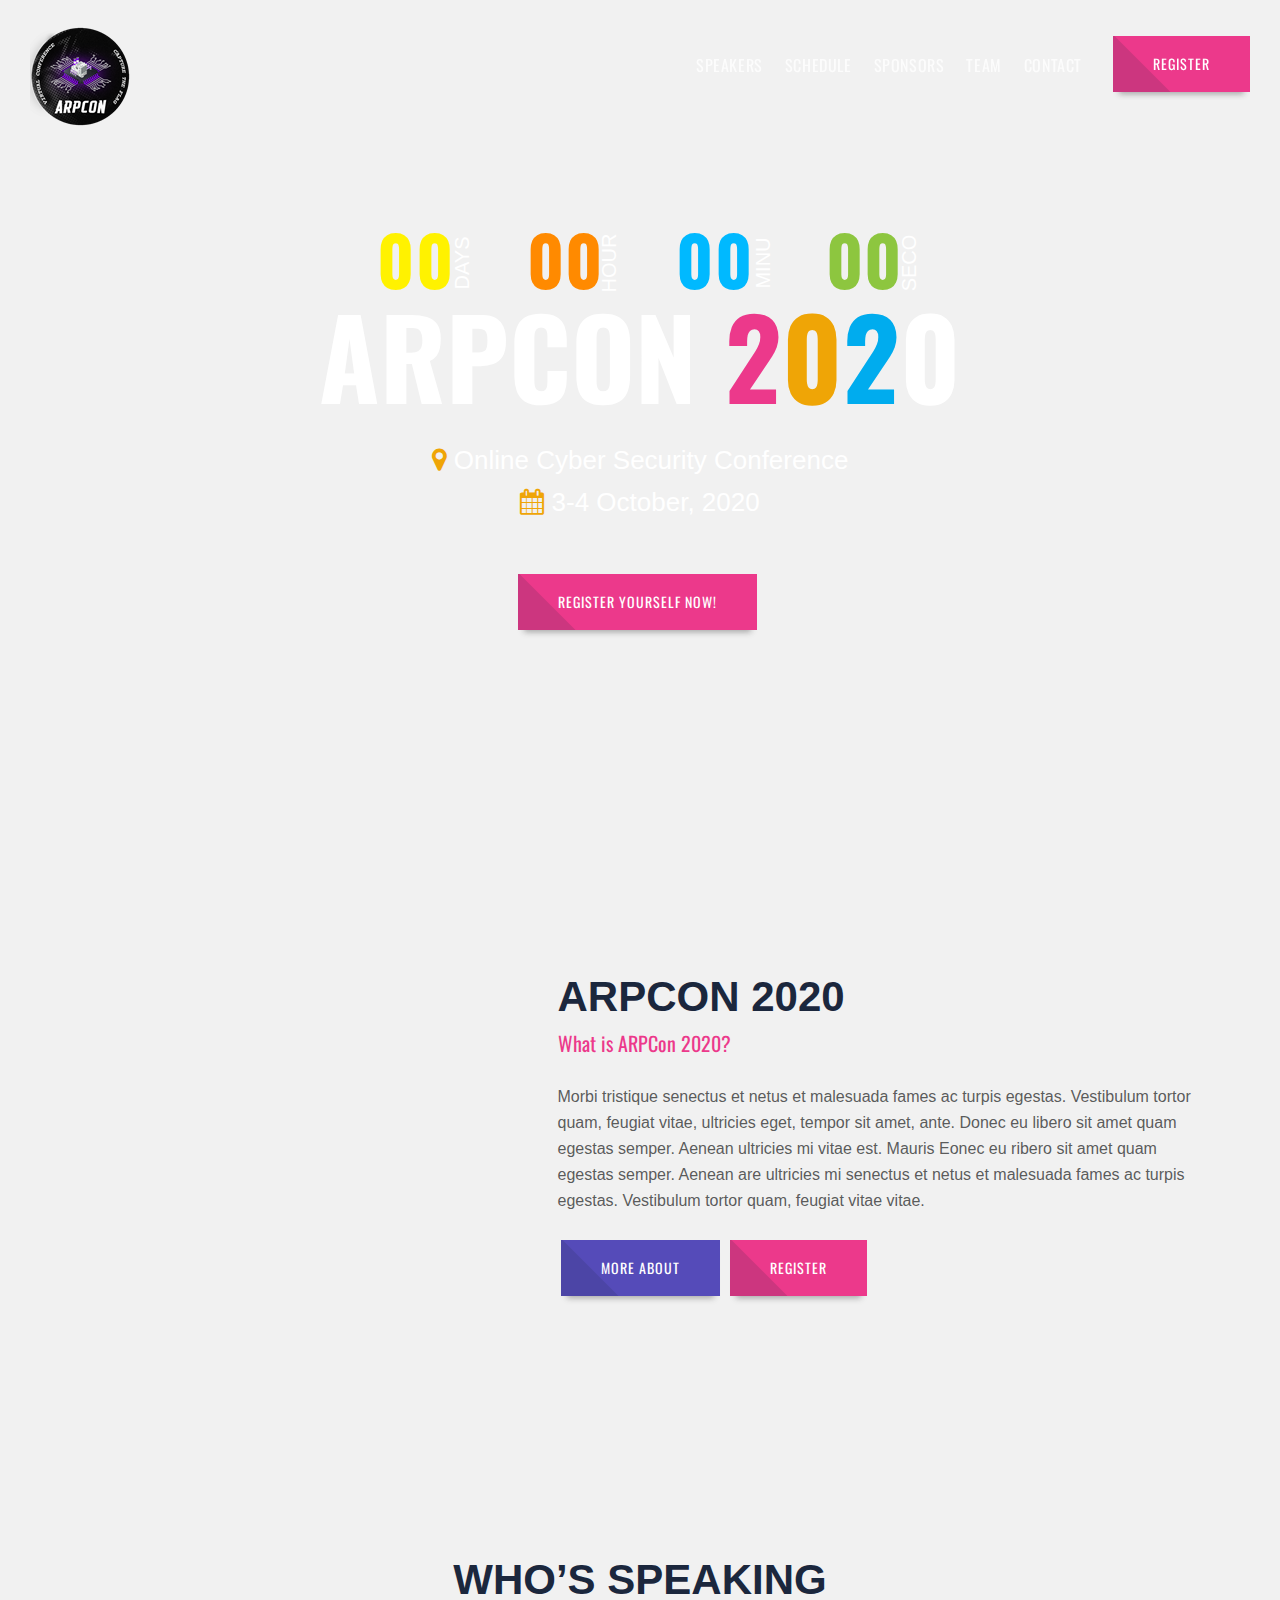
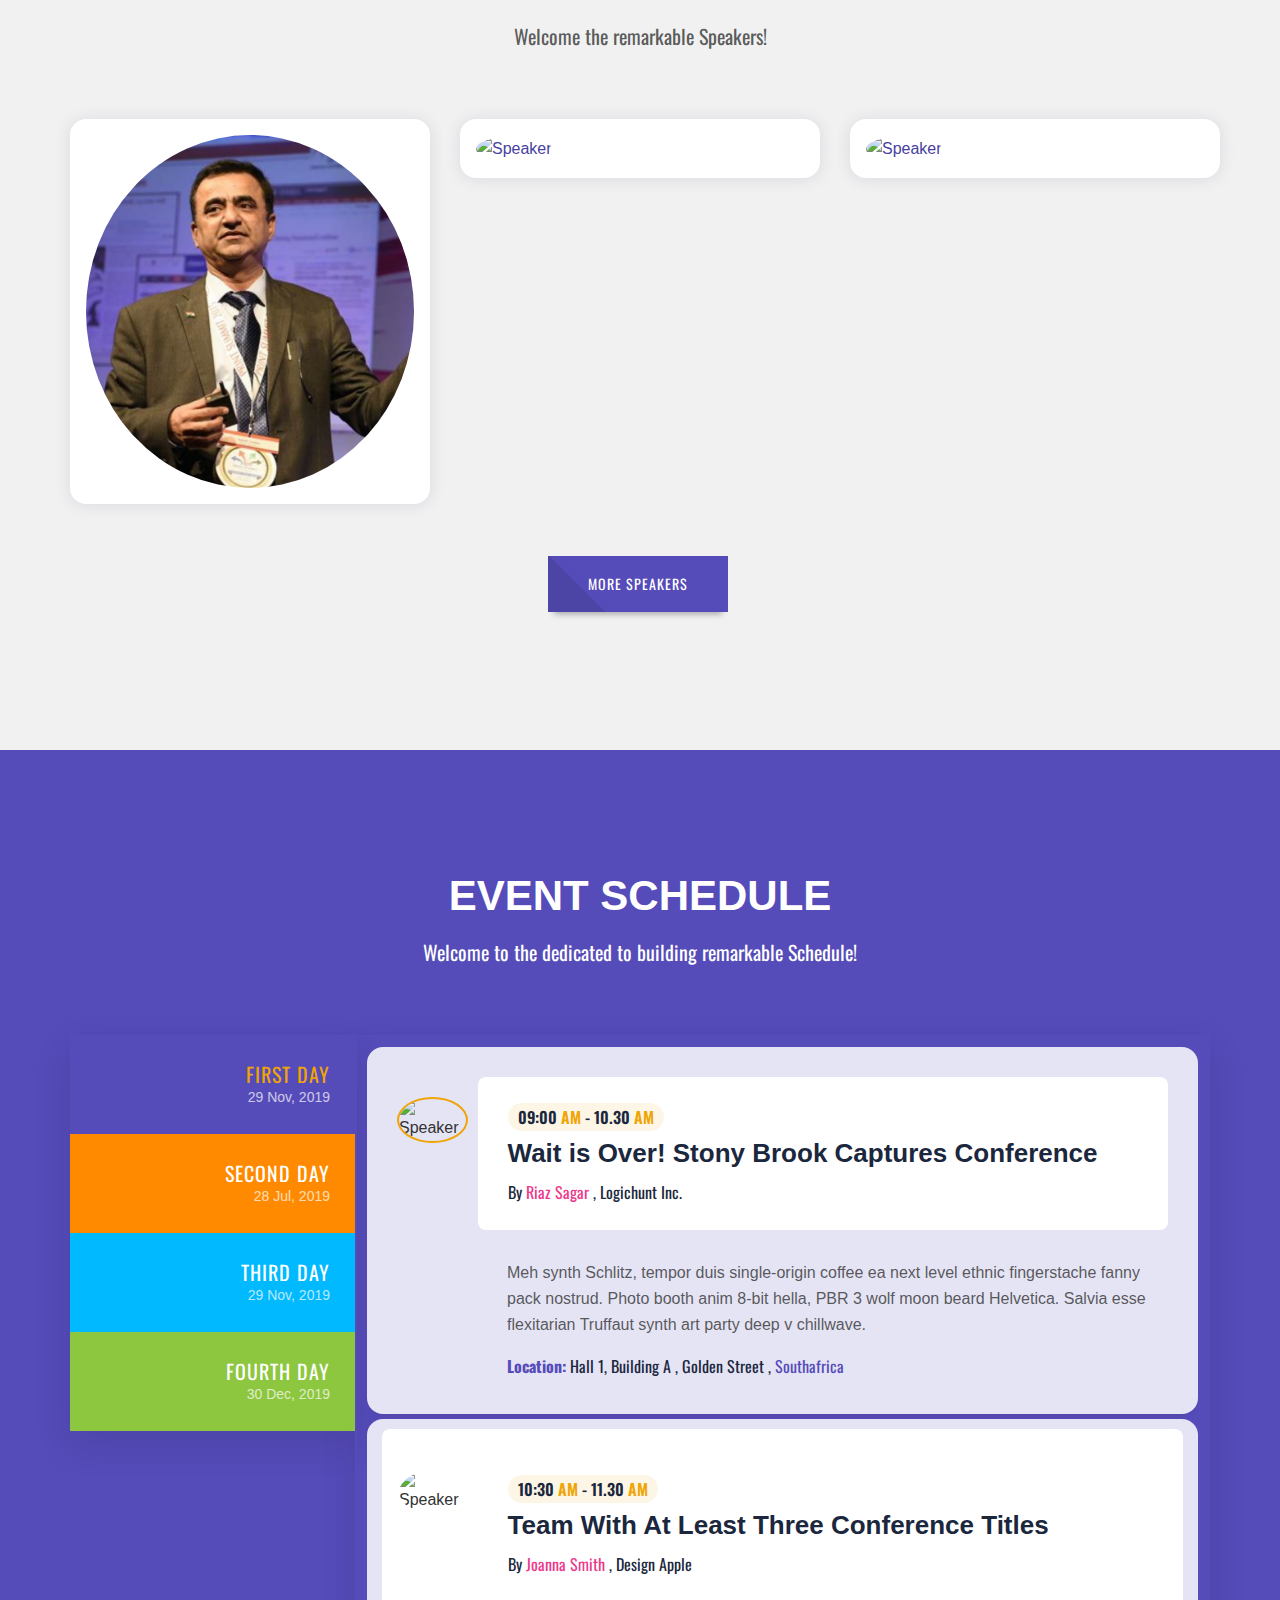
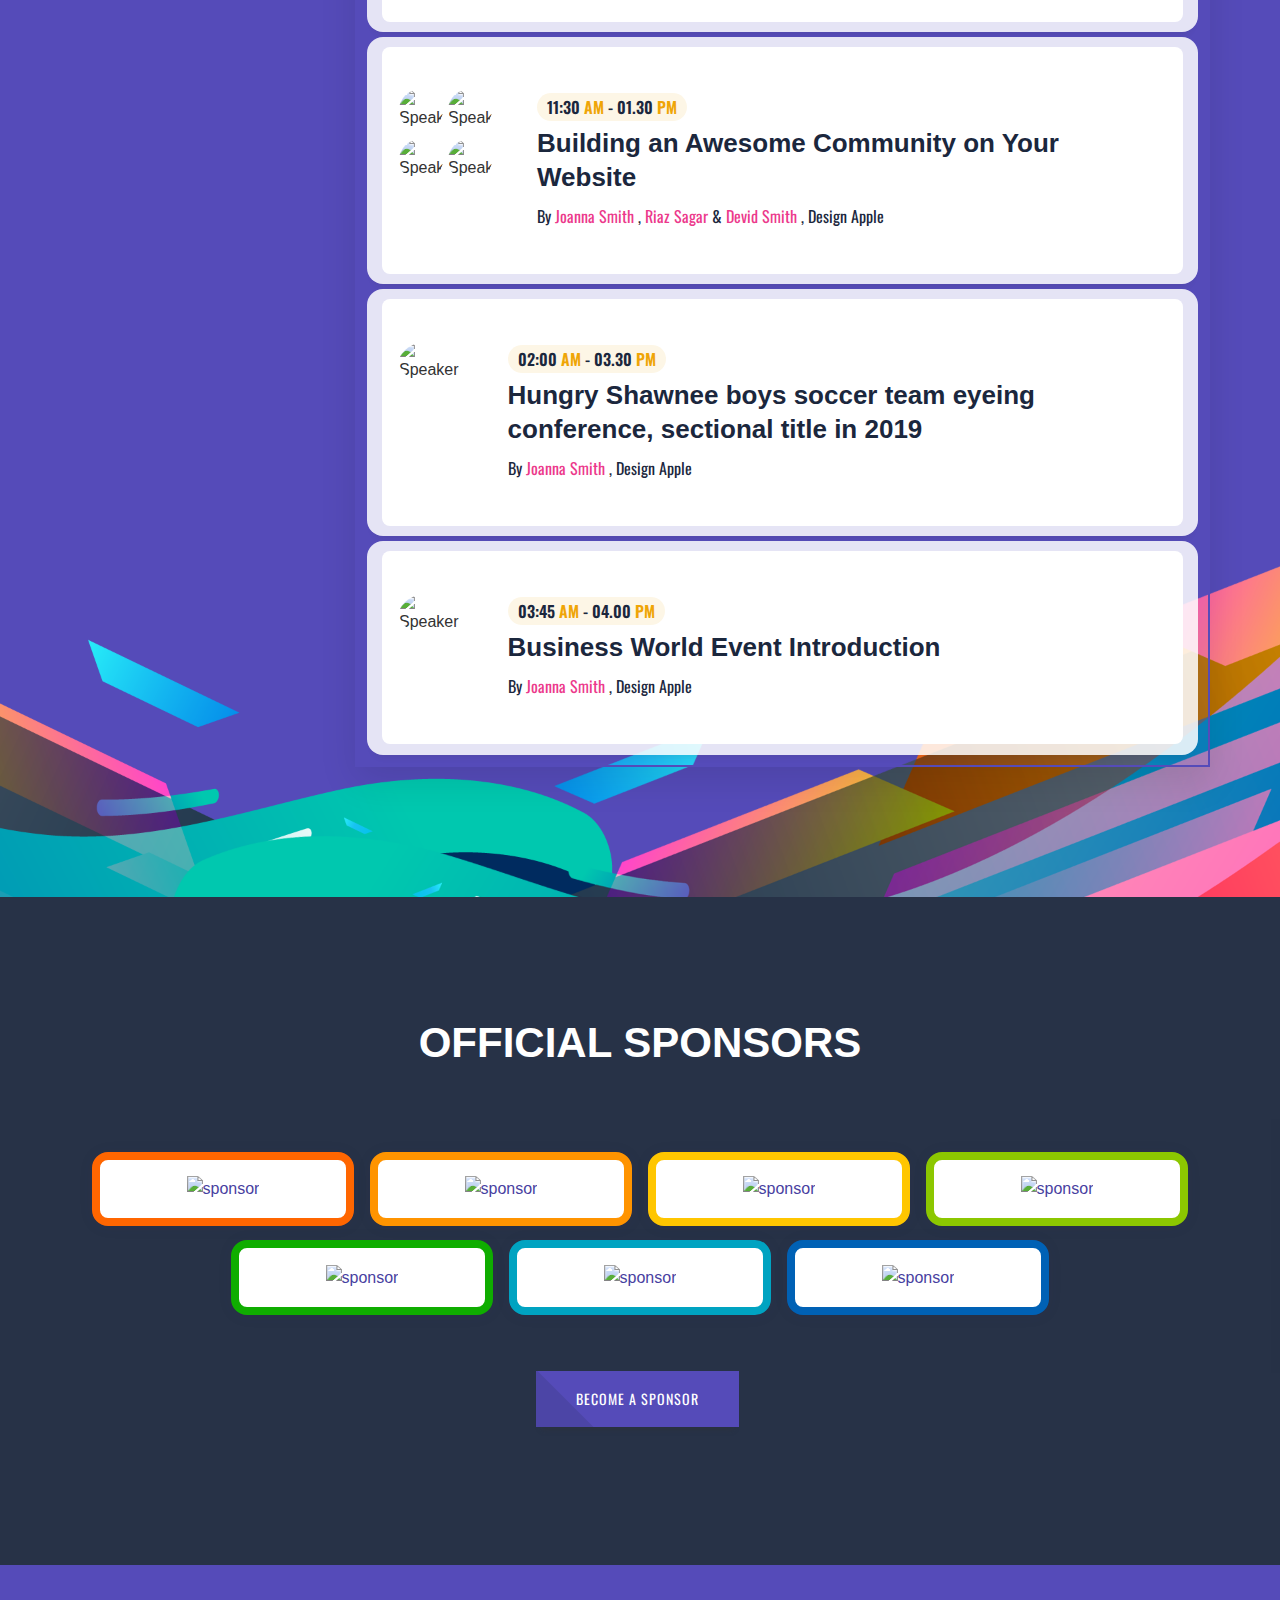
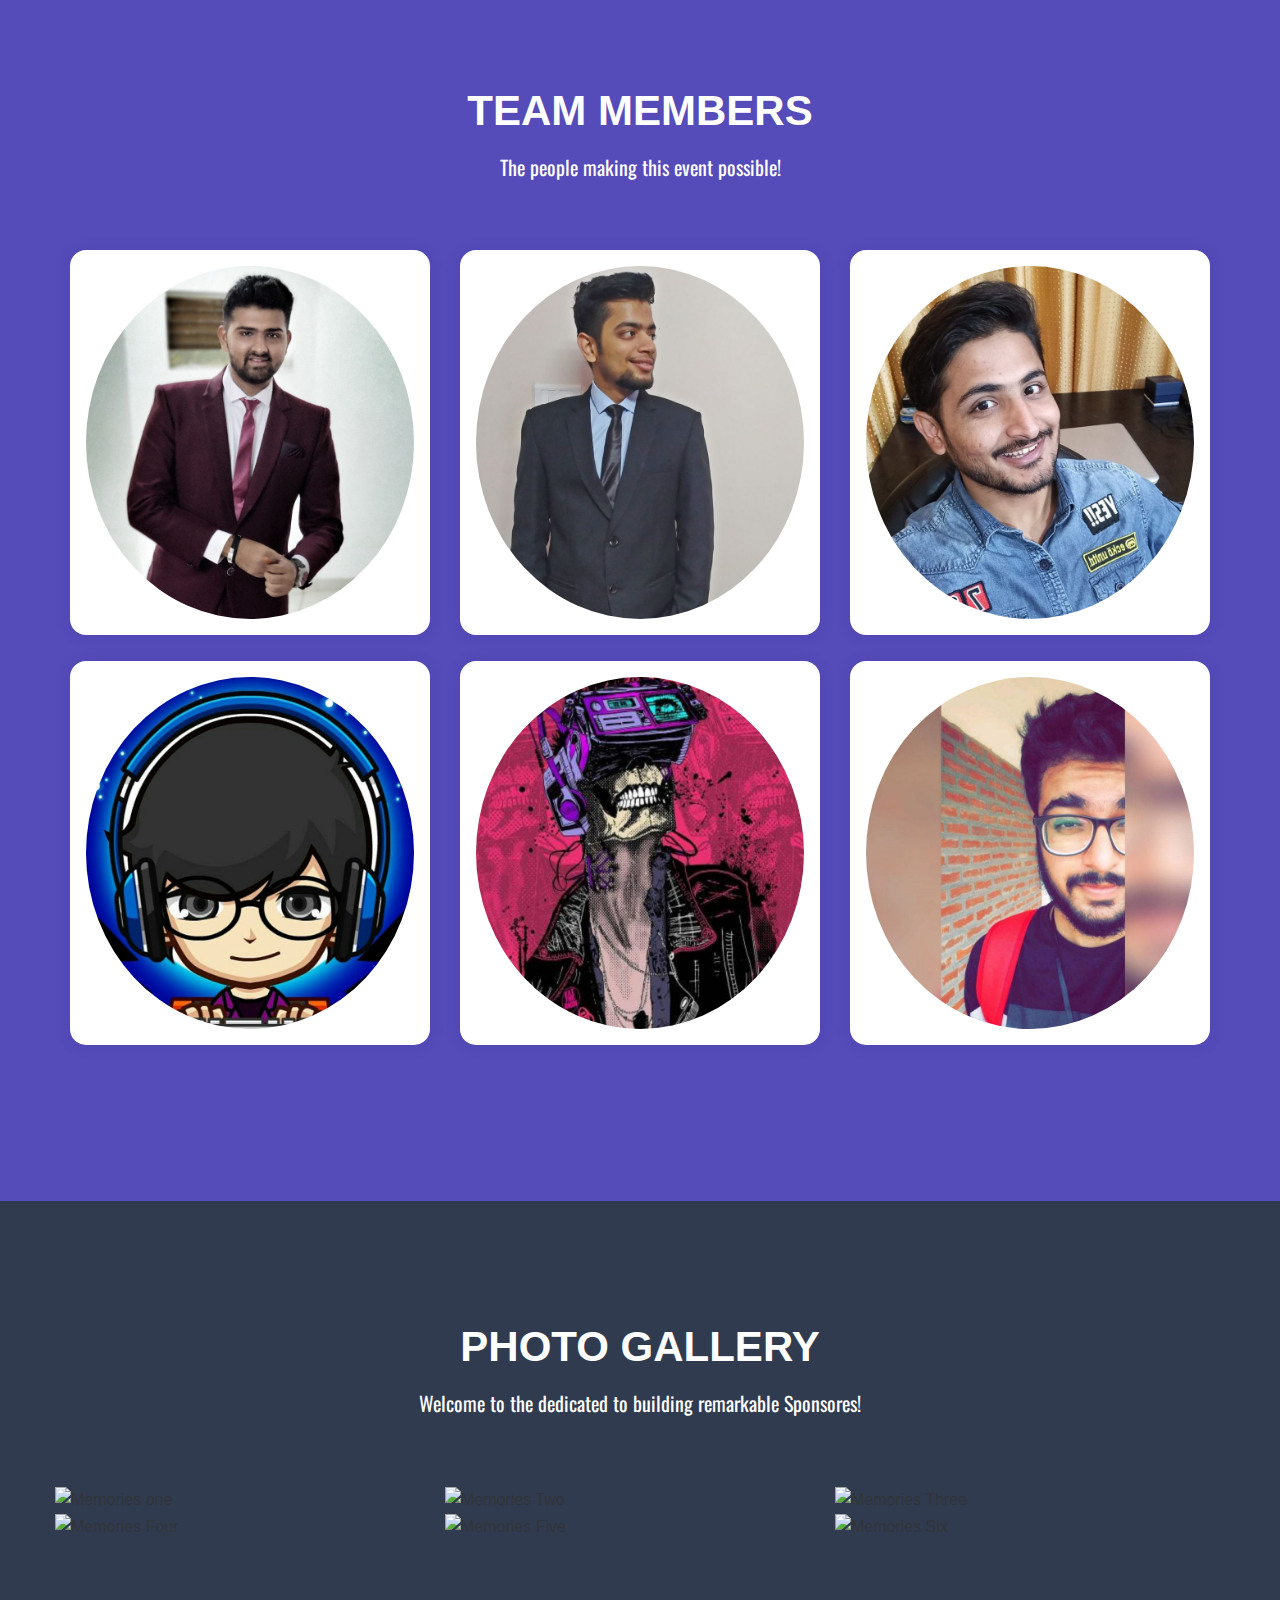
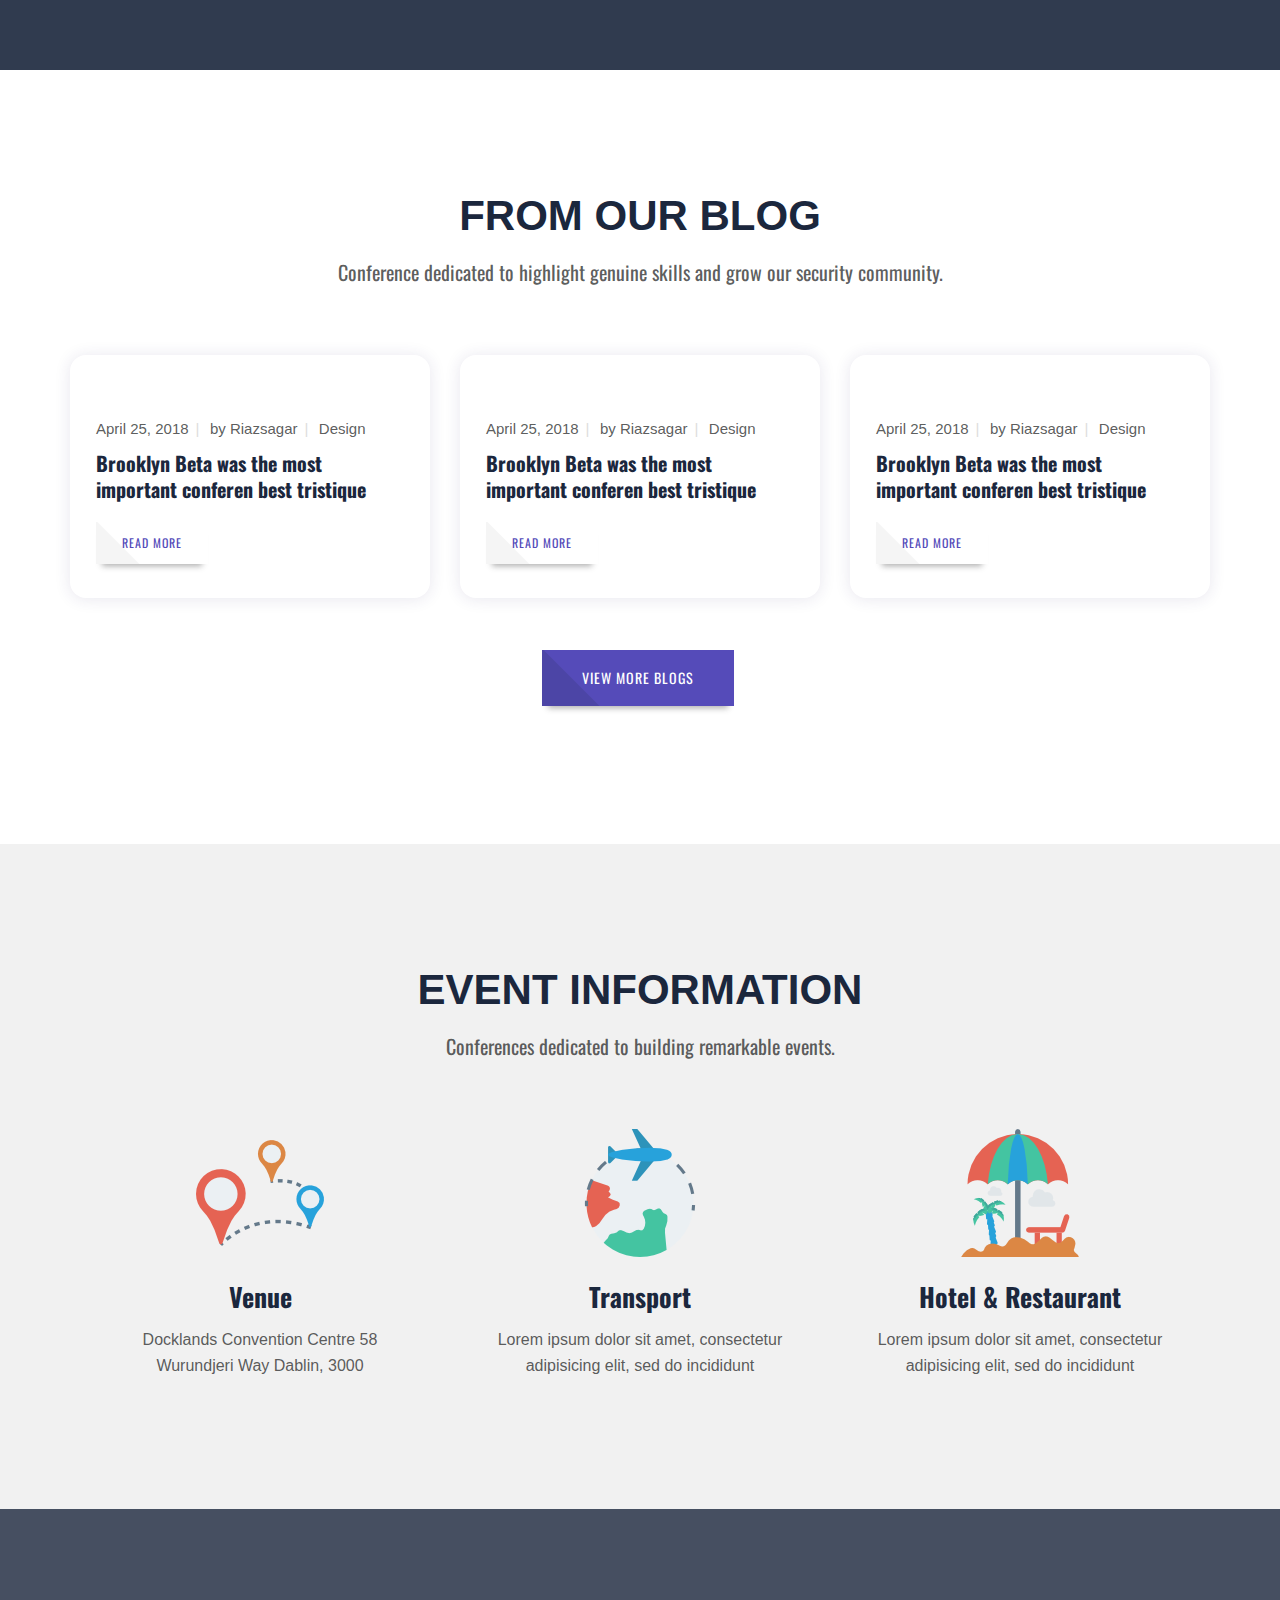
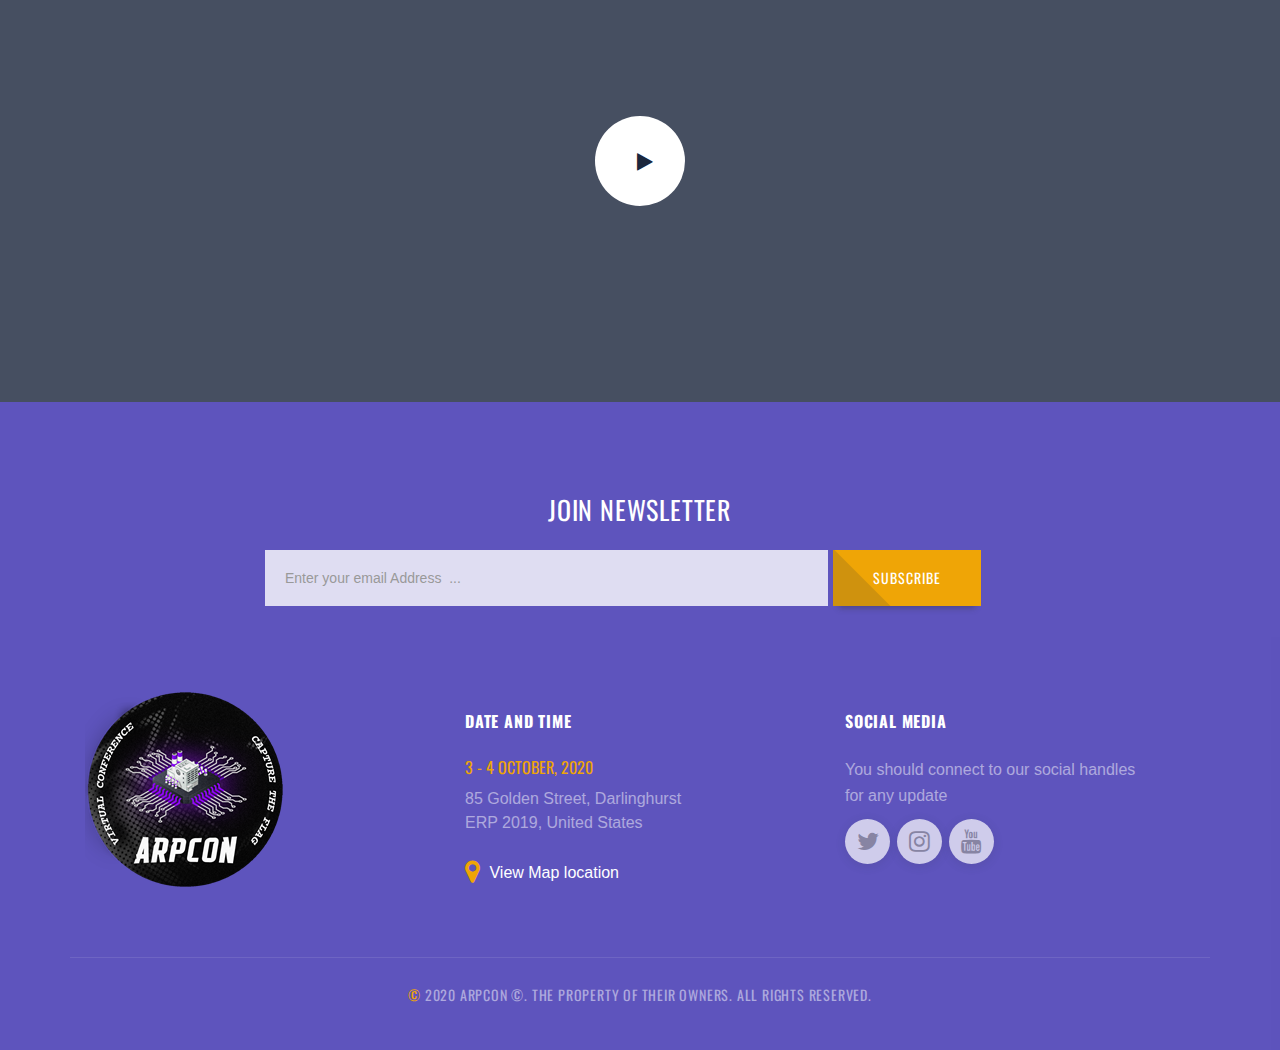
==== commit bf4fdc70: "Team members added" ====
--- a/index.html
+++ b/index.html
@@ -7,7 +7,7 @@
     <!-- The above 3 meta tags *must* come first in the head -->
 
     <!-- SITE TITLE -->
-    <title>Emeet</title>
+    <title>ARPCon 2020</title>
     <meta name="description" content="Responsive EventHunt HTML Template"/>
     <meta name="keywords" content="Bootstrap3, Event,  Conference, Meetup, Template, Responsive, HTML5"/>
     <meta name="author" content="themearth.com"/>
@@ -244,7 +244,7 @@
                     <div class="col-xs-12 col-sm-6 col-md-4">
                         <div class="lgx-single-speaker lgx-single-speaker-circle">
                             <figure>
-                                <a class="profile-img" href="speakers.html"><img src="http://placehold.it/800x860" alt="Speaker"/></a>
+                                <a class="profile-img" href="speakers.html"><img src="/assets/img/rakshit.jpg" alt="Speaker"/></a>
                                 <figcaption>
                                     <div class="social-group">
                                         <a class="sp-tw" href="#"><i class="fa fa-twitter"></i></a>
@@ -875,6 +875,26 @@
                     <div class="col-xs-12 col-sm-6 col-md-4">
                         <div class="lgx-single-speaker lgx-single-speaker-circle">
                             <figure>
+                                <a class="profile-img" href="speakers.html"><img src="assets/img/nitesh.jpg" alt="Speaker"/></a>
+                                <figcaption>
+                                    <div class="social-group">
+                                        <a class="sp-tw" href="https://twitter.com/niteshlike123"><i class="fa fa-twitter"></i></a>
+                                        
+                                        <a class="sp-insta" href="https://www.instagram.com/niteshsinghhacker/"><i class="fa fa-instagram"></i></a>
+                                        <a class="sp-yt" href="https://www.youtube.com/c/TechnicalNavigator"><i class="fa fa-youtube-play"></i></a>
+                                    </div>
+                                    <div class="speaker-info">
+                                        <h3 class="title"><a href="speaker.html">Nitesh Singh</a></h3>
+                                        <h4 class="subtitle">Certified Ethical Hacker, Cyber Security Expert, YouTuber</h4>
+                                    </div>
+                                </figcaption>
+                            </figure>
+                        </div>
+                    </div>
+
+                    <div class="col-xs-12 col-sm-6 col-md-4">
+                        <div class="lgx-single-speaker lgx-single-speaker-circle">
+                            <figure>
                                 <a class="profile-img" href="speakers.html"><img src="assets/img/deep.jpg" alt="Speaker"/></a>
                                 <figcaption>
                                     <div class="social-group">
@@ -908,6 +928,27 @@
                                     <div class="speaker-info">
                                         <h3 class="title"><a href="speaker.html">Eshan Singh</a></h3>
                                         <h4 class="subtitle">Hacker - Developer - Influencer - Graphics Designer</h4>
+                                    </div>
+                                </figcaption>
+                            </figure>
+                        </div>
+                    </div>
+
+                    <div class="col-xs-12 col-sm-6 col-md-4">
+                        <div class="lgx-single-speaker lgx-single-speaker-circle">
+                            <figure>
+                                <a class="profile-img" href="speakers.html"><img src="assets/img/mrunal.jpg" alt="Speaker"/></a>
+                                <figcaption>
+                                    <div class="social-group">
+                                        <a class="sp-tw" href="https://twitter.com/mrunal110"><i class="fa fa-twitter"></i></a>
+                                        
+                                        <a class="sp-insta" href="https://instagram.com/mrunal_chawda"><i class="fa fa-instagram"></i></a>
+                                        
+                                    </div>
+                                    <div class="speaker-info">
+                                        <h3 class="title"><a href="speaker.html">Mrunal Chawda</a></h3>
+                                        <h4 class="subtitle">Bug Bounty Hunter and
+                                        Penetration Tester</h4>
                                     </div>
                                 </figcaption>
                             </figure>
